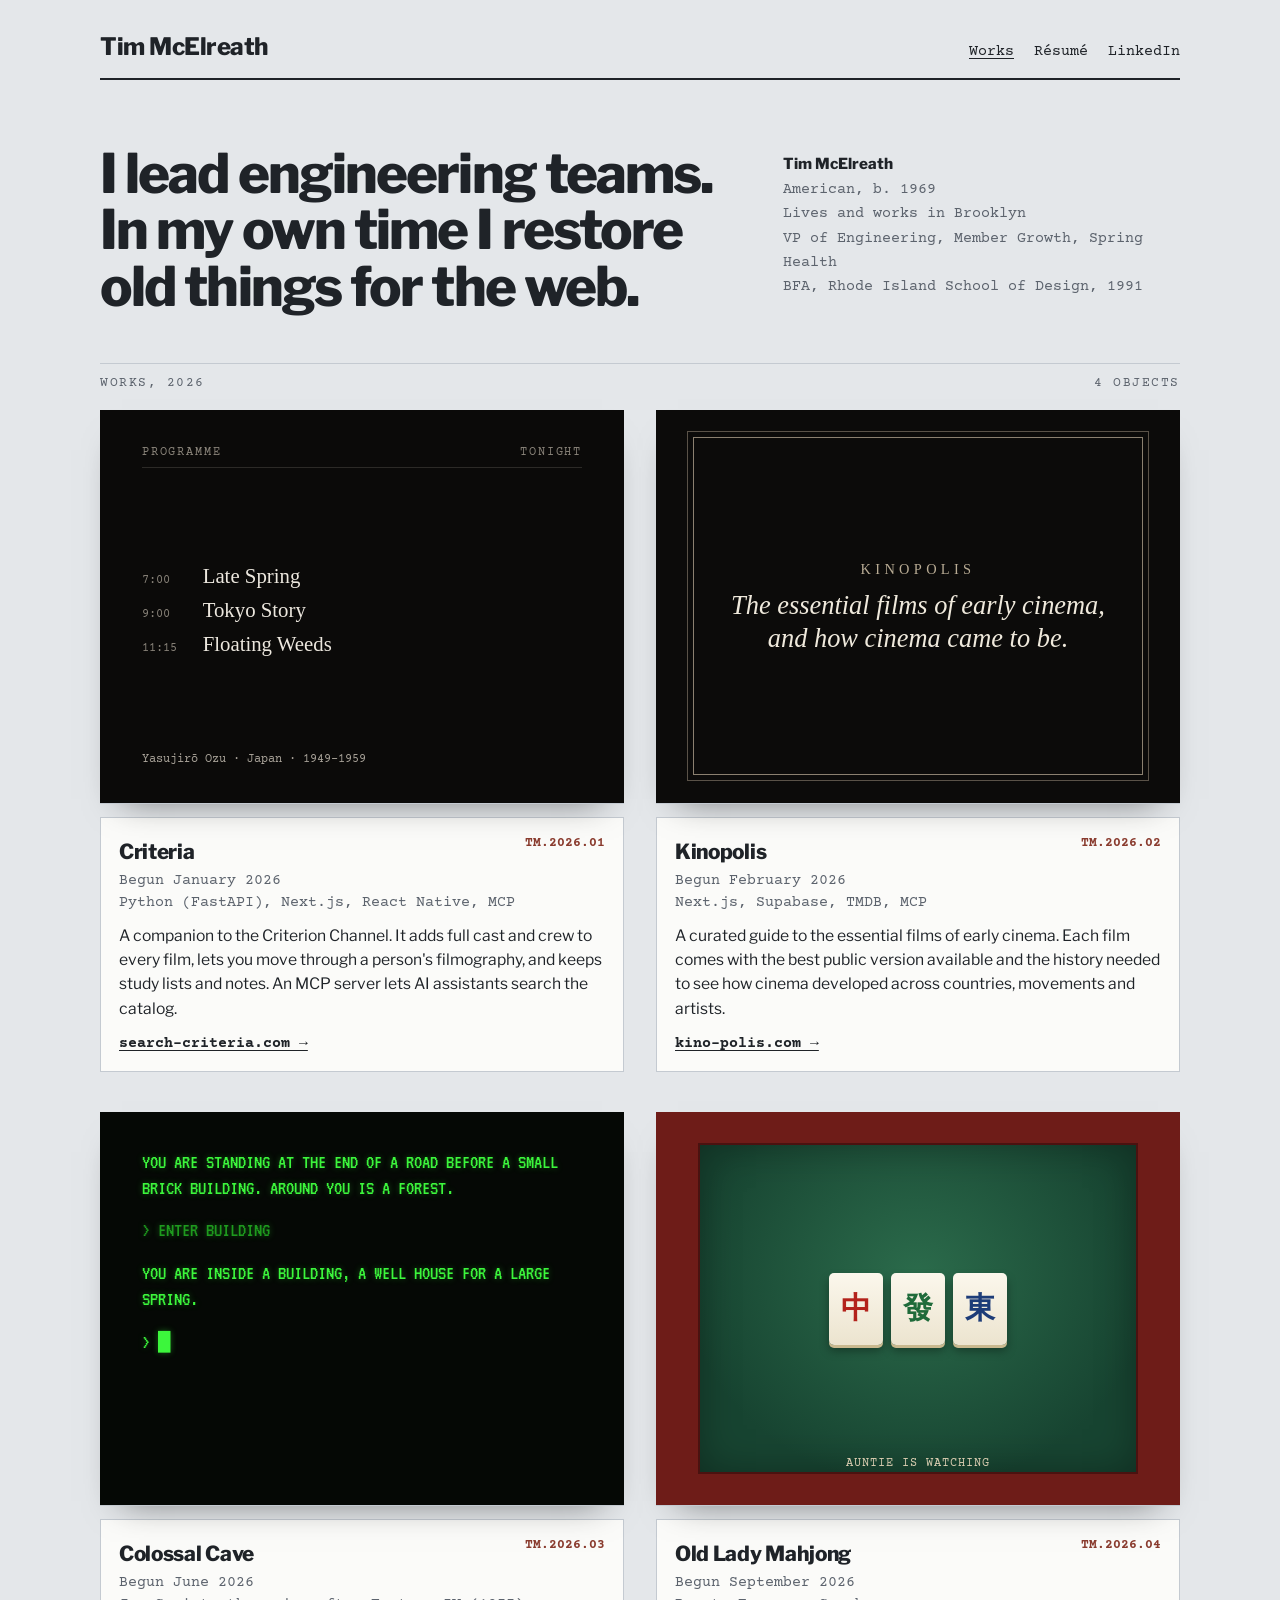
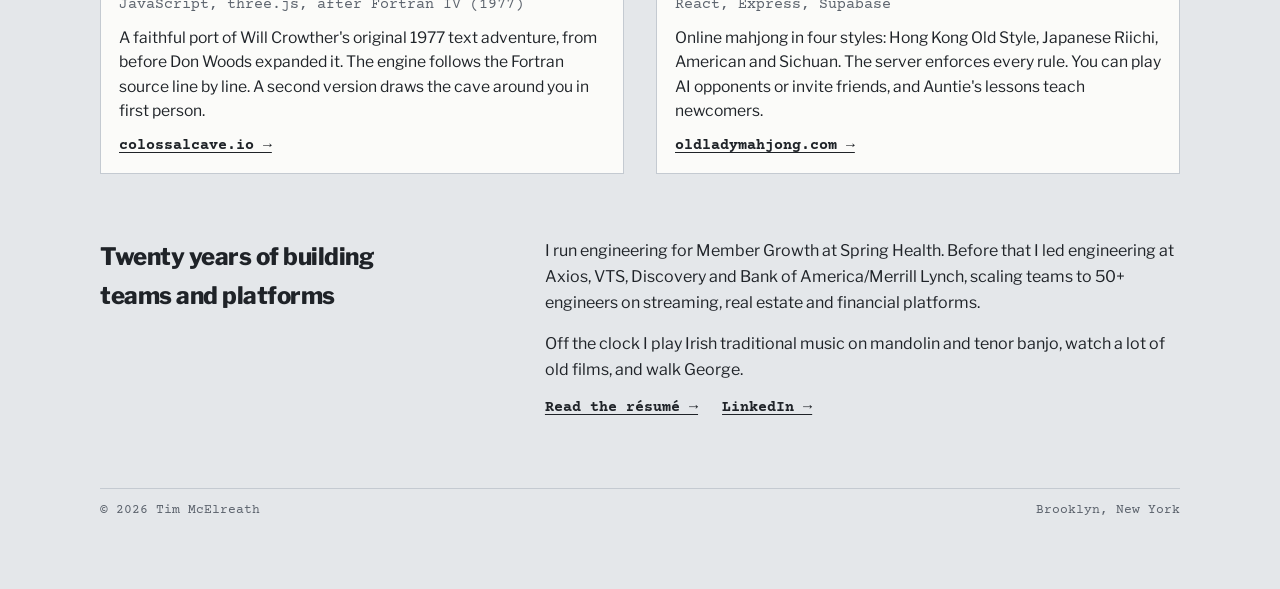
==== index.html @ aeed2e9d "Add portfolio site with works and résumé Static "wall labels" site for Vercel: a home page presentin" ====
<!doctype html>
<html lang="en">
<head>
<meta charset="utf-8">
<meta name="viewport" content="width=device-width, initial-scale=1, viewport-fit=cover">
<title>Tim McElreath</title>
<meta name="description" content="Tim McElreath is an engineering leader in Brooklyn. Works: Criteria, Kinopolis, Colossal Cave and Old Lady Mahjong.">
<meta property="og:title" content="Tim McElreath">
<meta property="og:description" content="Engineering leader in Brooklyn. Four restorations for the web: Criteria, Kinopolis, Colossal Cave and Old Lady Mahjong.">
<meta property="og:type" content="website">
<link rel="icon" href="data:image/svg+xml,%3Csvg xmlns='http://www.w3.org/2000/svg' viewBox='0 0 32 32'%3E%3Crect width='32' height='32' fill='%23fbfbf9'/%3E%3Crect x='1' y='1' width='30' height='30' fill='none' stroke='%231f2328' stroke-width='2'/%3E%3Ctext x='16' y='22' font-family='Arial' font-weight='800' font-size='14' text-anchor='middle' fill='%238a3b2e'%3ETM%3C/text%3E%3C/svg%3E">
<link rel="preconnect" href="https://fonts.googleapis.com">
<link rel="preconnect" href="https://fonts.gstatic.com" crossorigin>
<link rel="stylesheet" href="https://fonts.googleapis.com/css2?family=Courier+Prime:wght@400;700&family=IM+Fell+English:ital@0;1&family=IM+Fell+English+SC&family=Libre+Franklin:wght@400;600;800&family=VT323&display=swap">
<link rel="stylesheet" href="/styles.css">
</head>
<body>
<div class="page">
  <header class="top">
    <a class="name" href="/">Tim McElreath</a>
    <nav aria-label="Primary">
      <a href="#works" aria-current="page">Works</a>
      <a href="/resume">Résumé</a>
      <a href="https://www.linkedin.com/in/timmcelreath/">LinkedIn</a>
    </nav>
  </header>

  <section class="intro">
    <h1>I lead engineering teams. In my own time I restore old things for the web.</h1>
    <p class="tombstone">
      <strong>Tim McElreath</strong><br>
      American, b. 1969<br>
      Lives and works in Brooklyn<br>
      VP of Engineering, Member Growth, Spring Health<br>
      BFA, Rhode Island School of Design, 1991
    </p>
  </section>

  <div class="section-head" id="works"><span>Works, 2026</span><span>4 objects</span></div>

  <div class="works">
    <article class="work">
      <a class="plate plate-criteria" href="https://search-criteria.com" aria-label="Visit Criteria">
        <div class="bill" aria-hidden="true">
          <div class="k"><span>PROGRAMME</span><span>TONIGHT</span></div>
          <ol>
            <li><span>7:00</span><b>Late Spring</b></li>
            <li><span>9:00</span><b>Tokyo Story</b></li>
            <li><span>11:15</span><b>Floating Weeds</b></li>
          </ol>
          <div class="rec">Yasujirō Ozu · Japan · 1949–1959</div>
        </div>
      </a>
      <div class="label">
        <span class="acc">TM.2026.01</span>
        <h2>Criteria</h2>
        <span class="medium">Begun January 2026<br>Python (FastAPI), Next.js, React Native, MCP</span>
        <p>A companion to the Criterion Channel. It adds full cast and crew to every film, lets you move through a person's filmography, and keeps study lists and notes. An MCP server lets AI assistants search the catalog.</p>
        <a class="visit" href="https://search-criteria.com">search-criteria.com →</a>
      </div>
    </article>

    <article class="work">
      <a class="plate plate-kino" href="https://www.kino-polis.com" aria-label="Visit Kinopolis">
        <span class="frame" aria-hidden="true"></span>
        <div class="card" aria-hidden="true">
          <small>KINOPOLIS</small>
          <em>The essential films of early cinema, and how cinema came to be.</em>
        </div>
      </a>
      <div class="label">
        <span class="acc">TM.2026.02</span>
        <h2>Kinopolis</h2>
        <span class="medium">Begun February 2026<br>Next.js, Supabase, TMDB, MCP</span>
        <p>A curated guide to the essential films of early cinema. Each film comes with the best public version available and the history needed to see how cinema developed across countries, movements and artists.</p>
        <a class="visit" href="https://www.kino-polis.com">kino-polis.com →</a>
      </div>
    </article>

    <article class="work">
      <a class="plate plate-cave" href="https://colossalcave.io" aria-label="Play Colossal Cave">
        <div class="screen" aria-hidden="true">
          <p>YOU ARE STANDING AT THE END OF A ROAD BEFORE A SMALL BRICK BUILDING. AROUND YOU IS A FOREST.</p>
          <p class="dim">&gt; ENTER BUILDING</p>
          <p>YOU ARE INSIDE A BUILDING, A WELL HOUSE FOR A LARGE SPRING.</p>
          <p class="cur">&gt; </p>
        </div>
      </a>
      <div class="label">
        <span class="acc">TM.2026.03</span>
        <h2>Colossal Cave</h2>
        <span class="medium">Begun June 2026<br>JavaScript, three.js, after Fortran IV (1977)</span>
        <p>A faithful port of Will Crowther's original 1977 text adventure, from before Don Woods expanded it. The engine follows the Fortran source line by line. A second version draws the cave around you in first person.</p>
        <a class="visit" href="https://colossalcave.io">colossalcave.io →</a>
      </div>
    </article>

    <article class="work">
      <a class="plate plate-mahjong" href="https://www.oldladymahjong.com" aria-label="Play Old Lady Mahjong">
        <div class="felt" aria-hidden="true">
          <div class="rack">
            <span class="tile red">中</span>
            <span class="tile green">發</span>
            <span class="tile blue">東</span>
          </div>
        </div>
        <span class="auntie" aria-hidden="true">AUNTIE IS WATCHING</span>
      </a>
      <div class="label">
        <span class="acc">TM.2026.04</span>
        <h2>Old Lady Mahjong</h2>
        <span class="medium">Begun September 2026<br>React, Express, Supabase</span>
        <p>Online mahjong in four styles: Hong Kong Old Style, Japanese Riichi, American and Sichuan. The server enforces every rule. You can play AI opponents or invite friends, and Auntie's lessons teach newcomers.</p>
        <a class="visit" href="https://www.oldladymahjong.com">oldladymahjong.com →</a>
      </div>
    </article>
  </div>

  <section class="about">
    <h2>Twenty years of building teams and platforms</h2>
    <div>
      <p>I run engineering for Member Growth at Spring Health. Before that I led engineering at Axios, VTS, Discovery and Bank of America/Merrill Lynch, scaling teams to 50+ engineers on streaming, real estate and financial platforms.</p>
      <p>Off the clock I play Irish traditional music on mandolin and tenor banjo, watch a lot of old films, and walk George.</p>
      <div class="cta"><a href="/resume">Read the résumé →</a><a href="https://www.linkedin.com/in/timmcelreath/">LinkedIn →</a></div>
    </div>
  </section>

  <footer>
    <span>© 2026 Tim McElreath</span>
    <span>Brooklyn, New York</span>
  </footer>
</div>
</body>
</html>
---- styles.css ----
/* Wall Labels — the site as a small gallery: cool wall, card-stock labels, plates above captions.
   Display: Libre Franklin (heavy). Record and accession lines: Courier Prime. */
:root {
  --wall: #e4e7ea;
  --card: #fbfbf9;
  --ink: #1f2328;
  --muted: #5c636d;
  --rule: #c4cad1;
  --accent: #8a3b2e;
  --sans: "Libre Franklin", "Helvetica Neue", Arial, sans-serif;
  --mono: "Courier Prime", "Courier New", Courier, monospace;
  color-scheme: light;
}
@media (prefers-color-scheme: dark) {
  :root:not([data-theme="light"]) {
    --wall: #16181b; --card: #1f2226; --ink: #e6e8eb; --muted: #9ba2ac; --rule: #353a42; --accent: #e09583;
    color-scheme: dark;
  }
}
:root[data-theme="dark"] {
  --wall: #16181b; --card: #1f2226; --ink: #e6e8eb; --muted: #9ba2ac; --rule: #353a42; --accent: #e09583;
  color-scheme: dark;
}

*, *::before, *::after { box-sizing: border-box; }
html { -webkit-text-size-adjust: 100%; }
body {
  margin: 0;
  background: var(--wall);
  color: var(--ink);
  font: 400 1rem/1.6 var(--sans);
}
img { max-width: 100%; }
a { color: inherit; text-decoration-thickness: 1px; text-underline-offset: 3px; }
a:hover { color: var(--accent); }
:focus-visible { outline: 2px solid var(--accent); outline-offset: 3px; }

.page { max-width: 1120px; margin: 0 auto; padding-inline: 20px; padding-block: 28px 72px; }

/* Masthead */
.top {
  display: flex; flex-wrap: wrap; gap: 12px 24px;
  justify-content: space-between; align-items: baseline;
  border-bottom: 2px solid var(--ink); padding-bottom: 12px;
}
.name { font-weight: 800; font-size: 1.5rem; letter-spacing: -0.02em; text-decoration: none; }
.top nav { display: flex; flex-wrap: wrap; gap: 6px 20px; font: 400 0.95rem var(--mono); }
.top nav a { text-decoration: none; }
.top nav a[aria-current="page"] { text-decoration: underline; }

/* Intro */
.intro { display: grid; grid-template-columns: minmax(0, 1.6fr) minmax(0, 1fr); gap: 24px 48px; padding-block: 56px 48px; align-items: end; }
@media (max-width: 760px) { .intro { grid-template-columns: minmax(0, 1fr); padding-block: 36px 32px; } }
.intro h1 {
  margin: 0; font-weight: 800; font-size: clamp(2rem, 5vw, 3.4rem);
  line-height: 1.04; letter-spacing: -0.035em; text-wrap: balance;
}
.tombstone { font: 400 0.95rem/1.6 var(--mono); color: var(--muted); }
.tombstone strong { color: var(--ink); font-family: var(--sans); font-weight: 800; }

.section-head {
  display: flex; justify-content: space-between; align-items: baseline; gap: 12px;
  border-top: 1px solid var(--rule); padding-top: 12px; margin-bottom: 20px;
  font: 400 0.8rem var(--mono); letter-spacing: 0.12em; text-transform: uppercase; color: var(--muted);
}

/* Works */
.works { display: grid; grid-template-columns: repeat(2, minmax(0, 1fr)); gap: 40px 32px; }
@media (max-width: 760px) { .works { grid-template-columns: minmax(0, 1fr); } }
.work { display: grid; gap: 14px; align-content: start; min-width: 0; }

.label {
  background: var(--card); border: 1px solid var(--rule);
  padding: 16px 18px; display: grid; gap: 6px;
  font: 400 0.92rem/1.5 var(--mono);
}
.label .acc { justify-self: end; color: var(--accent); font-weight: 700; font-size: 0.82rem; margin-bottom: -26px; }
.label h2 { margin: 0; font: 800 1.3rem/1.15 var(--sans); letter-spacing: -0.015em; padding-right: 7ch; }
.label .medium { color: var(--muted); }
.label p { margin: 4px 0 0; font: 400 0.98rem/1.55 var(--sans); max-width: 60ch; }
.label .visit { margin-top: 6px; font-weight: 700; }

/* Plates: each reproduces the project's own look, so they keep fixed colors in both themes */
.plate {
  aspect-ratio: 4 / 3; max-width: 100%; position: relative; overflow: hidden;
  display: grid; place-items: center; text-decoration: none;
  box-shadow: 0 1px 0 var(--rule), 0 18px 34px -22px rgba(0, 0, 0, 0.55);
  transition: transform 0.25s ease;
}
a.plate:hover { transform: translateY(-3px); color: inherit; }
@media (prefers-reduced-motion: reduce) { a.plate:hover { transform: none; } }

.plate-kino { background: #0c0b0a; color: #efe9dc; font-family: "IM Fell English", Georgia, serif; }
.plate-kino .frame { position: absolute; inset: 7%; border: 1px solid #8b8070; outline: 1px solid #5a5248; outline-offset: 5px; }
.plate-kino .card { position: relative; text-align: center; padding: 0 14%; display: grid; gap: 0.5em; }
.plate-kino .card small { font-family: "IM Fell English SC", Georgia, serif; letter-spacing: 0.3em; font-size: clamp(0.7rem, 1.6vw, 0.9rem); color: #b8ab94; }
.plate-kino .card em { font-size: clamp(1.15rem, 2.8vw, 1.65rem); line-height: 1.25; }

.plate-criteria { background: #0b0a09; color: #ece7de; place-items: stretch; }
.plate-criteria .bill { display: grid; grid-template-rows: auto 1fr auto; padding: 7% 8%; gap: 10px; }
.plate-criteria .k { font: 400 0.72rem var(--mono); letter-spacing: 0.16em; color: #8a847a; display: flex; justify-content: space-between; border-bottom: 1px solid #2c2a27; padding-bottom: 8px; }
.plate-criteria ol { list-style: none; margin: 0; padding: 0; display: grid; align-content: center; gap: 0.55em; }
.plate-criteria li { display: grid; grid-template-columns: 3.2em minmax(0, 1fr); gap: 0.6em; align-items: baseline; }
.plate-criteria li span { font: 400 0.75rem var(--mono); color: #8a847a; font-variant-numeric: tabular-nums; }
.plate-criteria li b { font: 400 clamp(1rem, 2.4vw, 1.3rem)/1.2 Georgia, "Times New Roman", serif; }
.plate-criteria .rec { font: 400 0.72rem var(--mono); color: #aaa49a; }

.plate-cave { background: #050805; color: #3cf63c; place-items: stretch; font: 400 clamp(1rem, 2.3vw, 1.3rem)/1.25 "VT323", var(--mono); text-shadow: 0 0 6px rgba(60, 246, 60, 0.35); }
.plate-cave .screen { padding: 7% 8%; display: grid; align-content: start; gap: 0.8em; }
.plate-cave .screen p { margin: 0; }
.plate-cave .dim { color: #1e9a1e; }
.plate-cave .cur::after { content: "\2588"; animation: blink 1.1s steps(1) infinite; }
@keyframes blink { 50% { opacity: 0; } }
@media (prefers-reduced-motion: reduce) { .plate-cave .cur::after { animation: none; } }

.plate-mahjong { background: #6e1c18; }
.plate-mahjong .felt {
  position: absolute; inset: 8%; background: radial-gradient(ellipse at 50% 40%, #2b6b4b, #174431 75%);
  box-shadow: inset 0 0 0 2px #4a1210, inset 0 0 40px rgba(0, 0, 0, 0.35);
  display: grid; place-items: center;
}
.plate-mahjong .rack { display: flex; gap: clamp(4px, 1.2vw, 8px); }
.plate-mahjong .tile {
  width: clamp(36px, 8vw, 54px); aspect-ratio: 3 / 4; background: linear-gradient(#fbf7ec, #ece4cf);
  border-radius: 5px; box-shadow: 0 3px 0 #c9b98f, 0 6px 10px rgba(0, 0, 0, 0.35);
  display: grid; place-items: center;
  font: 700 clamp(1.2rem, 3.6vw, 1.9rem)/1 "Noto Serif TC", "Songti SC", "PMingLiU", serif;
}
.plate-mahjong .red { color: #b3221b; }
.plate-mahjong .green { color: #1f6b3a; }
.plate-mahjong .blue { color: #1d3c78; }
.plate-mahjong .auntie { position: absolute; bottom: 9%; font: 400 0.75rem var(--mono); color: #d9ccb0; letter-spacing: 0.08em; }

/* About strip */
.about { margin-top: 64px; display: grid; grid-template-columns: minmax(0, 1fr) minmax(0, 1.6fr); gap: 24px 48px; }
@media (max-width: 760px) { .about { grid-template-columns: minmax(0, 1fr); } }
.about h2 { margin: 0; font-weight: 800; font-size: 1.5rem; letter-spacing: -0.02em; text-wrap: balance; }
.about p { margin: 0 0 1em; max-width: 62ch; }
.cta { display: flex; flex-wrap: wrap; gap: 10px 24px; font: 700 0.95rem var(--mono); }

footer { margin-top: 72px; border-top: 1px solid var(--rule); padding-top: 14px; display: flex; flex-wrap: wrap; justify-content: space-between; gap: 8px; font: 400 0.8rem var(--mono); color: var(--muted); }

/* Résumé */
.cv { display: grid; grid-template-columns: minmax(0, 15rem) minmax(0, 1fr); gap: 32px 56px; padding-top: 48px; }
@media (max-width: 820px) { .cv { grid-template-columns: minmax(0, 1fr); padding-top: 32px; } }
.cv aside { align-self: start; position: sticky; top: calc(env(safe-area-inset-top, 0px) + 24px); display: grid; gap: 18px; }
@media (max-width: 820px) { .cv aside { position: static; } }
.cv aside h1 { margin: 0; font-weight: 800; font-size: 2rem; line-height: 1.05; letter-spacing: -0.03em; }
.cv aside .role { color: var(--accent); font-weight: 600; }
.cv aside dl { margin: 0; display: grid; gap: 10px; font: 400 0.9rem/1.45 var(--mono); }
.cv aside dt { color: var(--muted); font-size: 0.75rem; letter-spacing: 0.12em; text-transform: uppercase; }
.cv aside dd { margin: 0; overflow-wrap: anywhere; }
.cv main { min-width: 0; display: grid; gap: 44px; }
.cv section > h2 {
  margin: 0 0 16px; font: 400 0.8rem var(--mono); letter-spacing: 0.12em; text-transform: uppercase;
  color: var(--muted); border-top: 1px solid var(--rule); padding-top: 12px;
}
.cv .summary p { margin: 0 0 0.9em; font-size: 1.08rem; max-width: 62ch; }
.job { display: grid; gap: 6px; padding-bottom: 28px; }
.job + .job { border-top: 1px dashed var(--rule); padding-top: 24px; }
.job header { display: flex; flex-wrap: wrap; justify-content: space-between; gap: 4px 16px; align-items: baseline; }
.job h3 { margin: 0; font-weight: 800; font-size: 1.15rem; letter-spacing: -0.01em; }
.job h3 span { font-weight: 400; color: var(--muted); }
.job time, .job .where { font: 400 0.88rem var(--mono); color: var(--muted); font-variant-numeric: tabular-nums; }
.job p { margin: 0; max-width: 64ch; }
.job ul { margin: 6px 0 0; padding-left: 1.1em; display: grid; gap: 6px; max-width: 66ch; }
.job ul strong { font-weight: 600; }
.job .stack { font: 400 0.85rem var(--mono); color: var(--muted); margin-top: 6px; }
.skills { margin: 0; display: grid; grid-template-columns: minmax(0, 11rem) minmax(0, 1fr); gap: 10px 20px; }
@media (max-width: 560px) { .skills { grid-template-columns: minmax(0, 1fr); gap: 2px 0; } .skills dd { margin-bottom: 10px; } }
.skills dt { font: 400 0.85rem/1.6 var(--mono); color: var(--muted); }
.skills dd { margin: 0; }
.projects { list-style: none; margin: 0; padding: 0; display: grid; gap: 10px; }
.projects li { display: grid; grid-template-columns: minmax(0, 11rem) minmax(0, 1fr); gap: 4px 20px; }
@media (max-width: 560px) { .projects li { grid-template-columns: minmax(0, 1fr); } }
.projects b { font-weight: 700; }
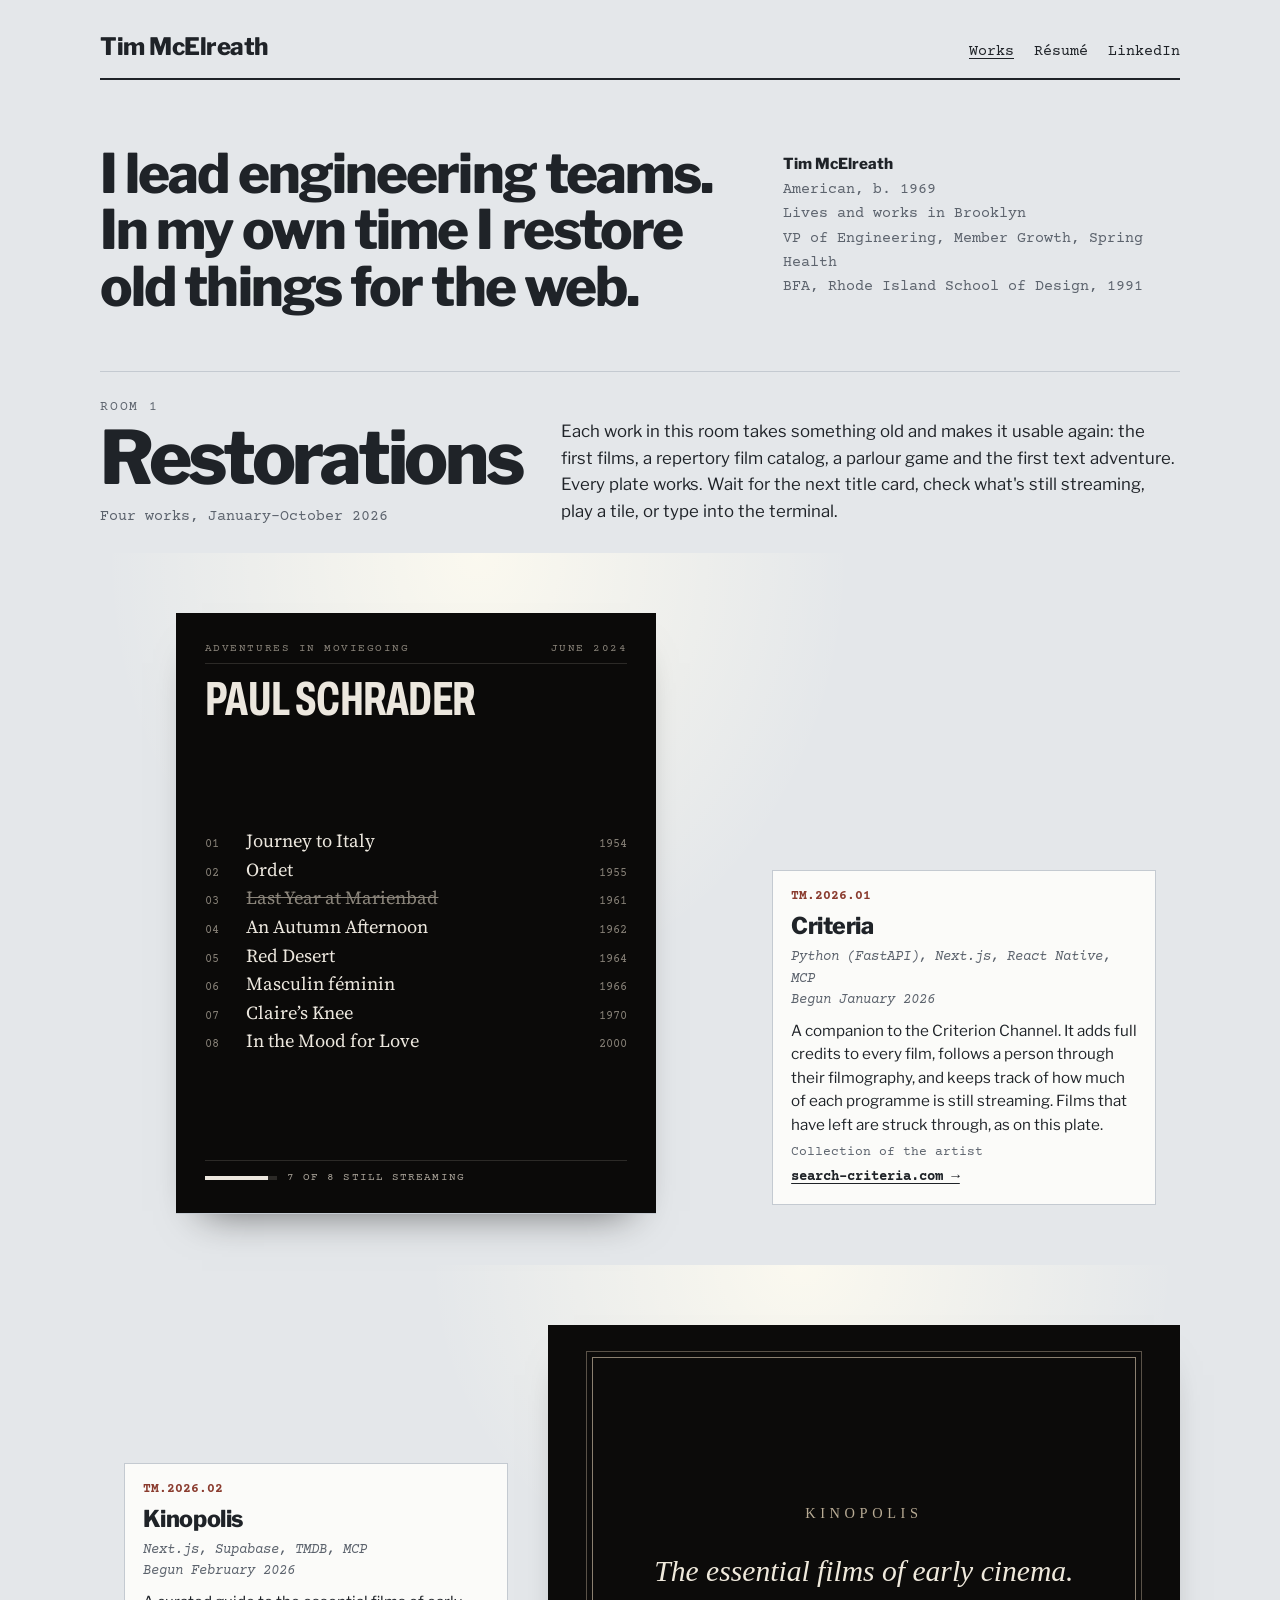
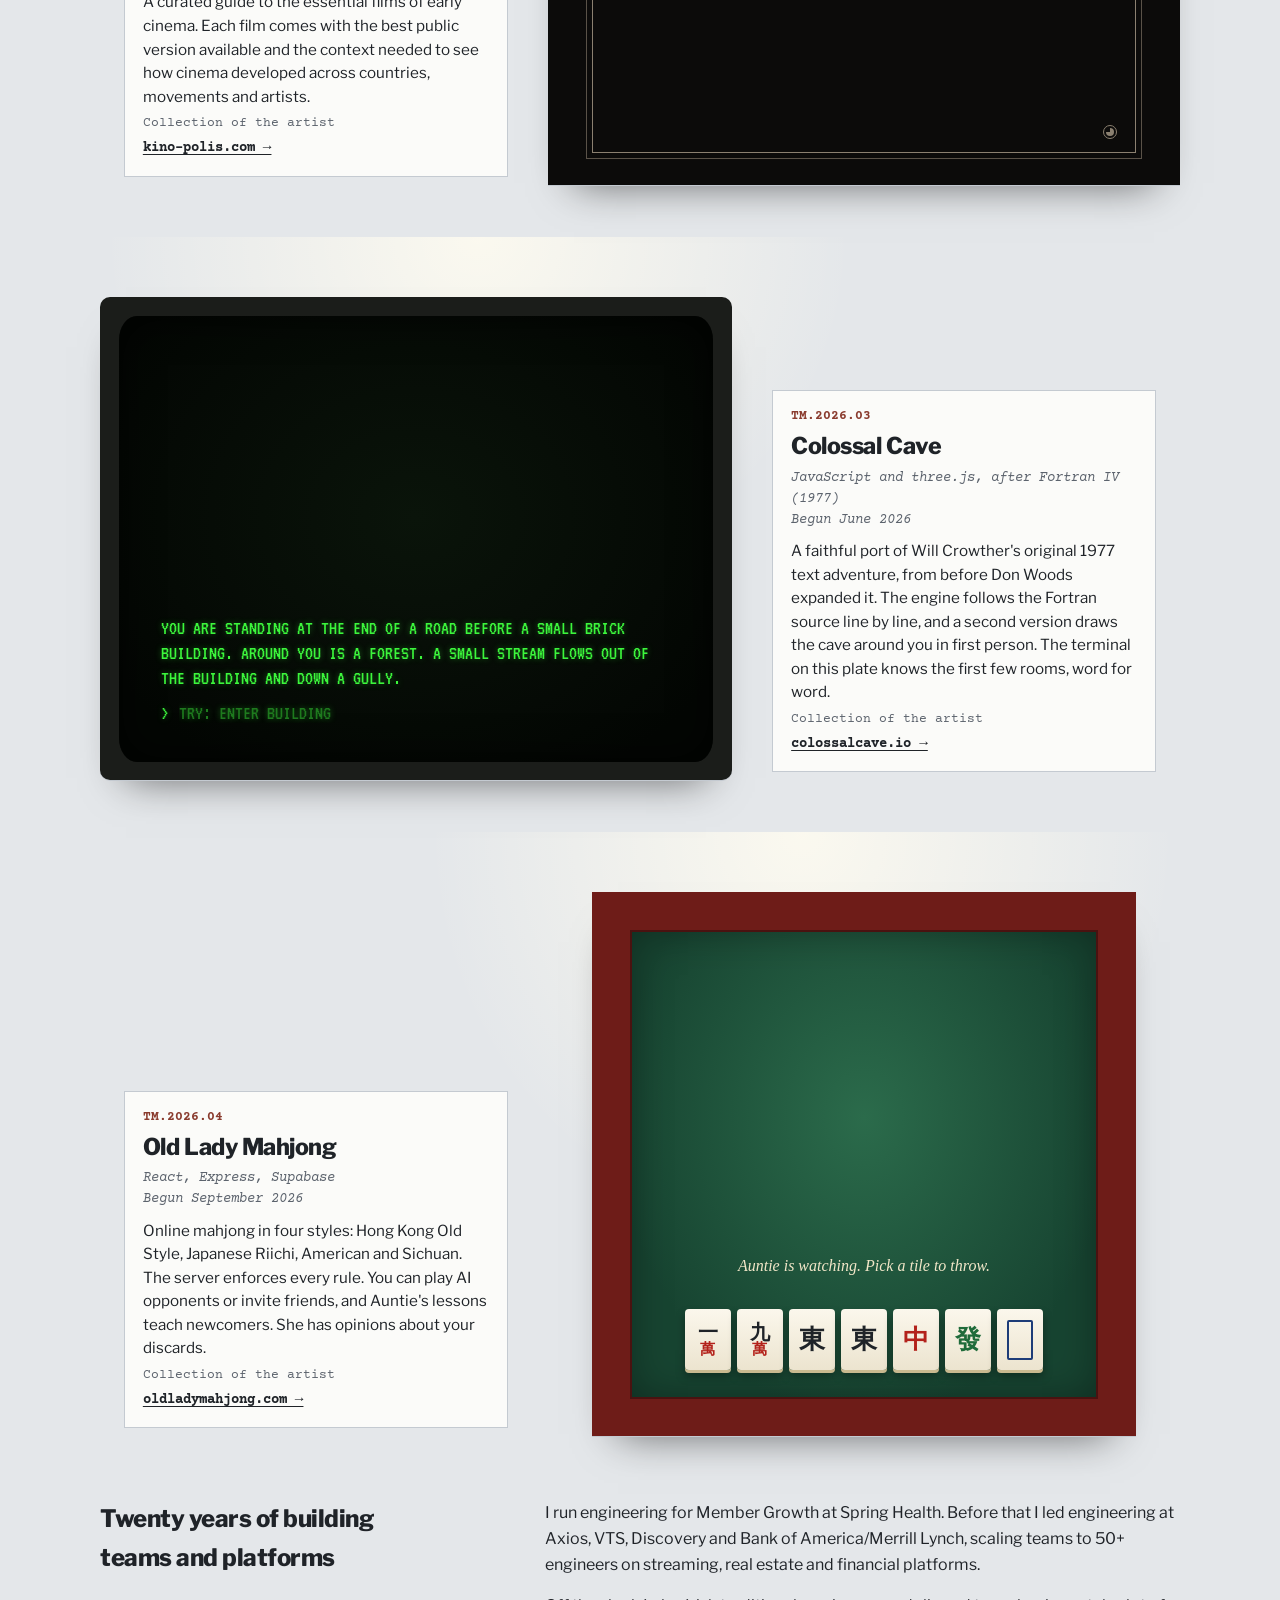
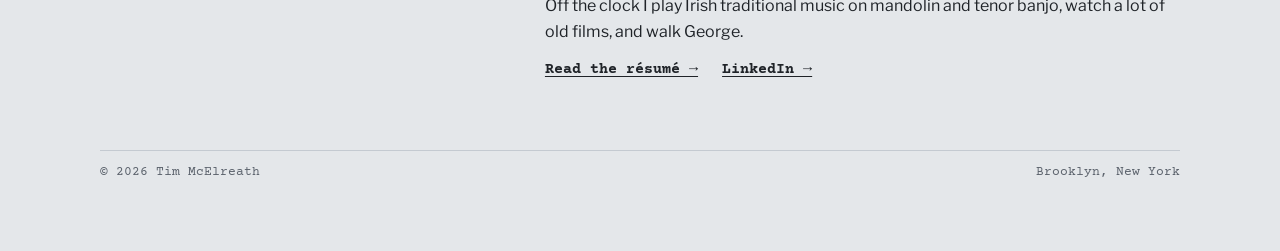
==== commit 05a0336a: "Hang the works as an exhibition room with working plates Replace the 2x2 grid with "Room 1: Restorat" ====
--- a/index.html
+++ b/index.html
@@ -11,7 +11,7 @@
 <link rel="icon" href="data:image/svg+xml,%3Csvg xmlns='http://www.w3.org/2000/svg' viewBox='0 0 32 32'%3E%3Crect width='32' height='32' fill='%23fbfbf9'/%3E%3Crect x='1' y='1' width='30' height='30' fill='none' stroke='%231f2328' stroke-width='2'/%3E%3Ctext x='16' y='22' font-family='Arial' font-weight='800' font-size='14' text-anchor='middle' fill='%238a3b2e'%3ETM%3C/text%3E%3C/svg%3E">
 <link rel="preconnect" href="https://fonts.googleapis.com">
 <link rel="preconnect" href="https://fonts.gstatic.com" crossorigin>
-<link rel="stylesheet" href="https://fonts.googleapis.com/css2?family=Courier+Prime:wght@400;700&family=IM+Fell+English:ital@0;1&family=IM+Fell+English+SC&family=Libre+Franklin:wght@400;600;800&family=VT323&display=swap">
+<link rel="stylesheet" href="https://fonts.googleapis.com/css2?family=Archivo:wdth,wght@62..100,400..800&family=Courier+Prime:wght@400;700&family=IM+Fell+English:ital@0;1&family=IM+Fell+English+SC&family=Libre+Franklin:wght@400;600;800&family=Source+Serif+4:opsz,wght@8..60,400&family=VT323&display=swap">
 <link rel="stylesheet" href="/styles.css">
 </head>
 <body>
@@ -36,85 +36,108 @@
     </p>
   </section>
 
-  <div class="section-head" id="works"><span>Works, 2026</span><span>4 objects</span></div>
-
-  <div class="works">
-    <article class="work">
-      <a class="plate plate-criteria" href="https://search-criteria.com" aria-label="Visit Criteria">
-        <div class="bill" aria-hidden="true">
-          <div class="k"><span>PROGRAMME</span><span>TONIGHT</span></div>
-          <ol>
-            <li><span>7:00</span><b>Late Spring</b></li>
-            <li><span>9:00</span><b>Tokyo Story</b></li>
-            <li><span>11:15</span><b>Floating Weeds</b></li>
-          </ol>
-          <div class="rec">Yasujirō Ozu · Japan · 1949–1959</div>
-        </div>
-      </a>
-      <div class="label">
-        <span class="acc">TM.2026.01</span>
-        <h2>Criteria</h2>
-        <span class="medium">Begun January 2026<br>Python (FastAPI), Next.js, React Native, MCP</span>
-        <p>A companion to the Criterion Channel. It adds full cast and crew to every film, lets you move through a person's filmography, and keeps study lists and notes. An MCP server lets AI assistants search the catalog.</p>
-        <a class="visit" href="https://search-criteria.com">search-criteria.com →</a>
-      </div>
-    </article>
-
-    <article class="work">
-      <a class="plate plate-kino" href="https://www.kino-polis.com" aria-label="Visit Kinopolis">
-        <span class="frame" aria-hidden="true"></span>
-        <div class="card" aria-hidden="true">
-          <small>KINOPOLIS</small>
-          <em>The essential films of early cinema, and how cinema came to be.</em>
-        </div>
-      </a>
-      <div class="label">
-        <span class="acc">TM.2026.02</span>
-        <h2>Kinopolis</h2>
-        <span class="medium">Begun February 2026<br>Next.js, Supabase, TMDB, MCP</span>
-        <p>A curated guide to the essential films of early cinema. Each film comes with the best public version available and the history needed to see how cinema developed across countries, movements and artists.</p>
-        <a class="visit" href="https://www.kino-polis.com">kino-polis.com →</a>
-      </div>
-    </article>
-
-    <article class="work">
-      <a class="plate plate-cave" href="https://colossalcave.io" aria-label="Play Colossal Cave">
-        <div class="screen" aria-hidden="true">
-          <p>YOU ARE STANDING AT THE END OF A ROAD BEFORE A SMALL BRICK BUILDING. AROUND YOU IS A FOREST.</p>
-          <p class="dim">&gt; ENTER BUILDING</p>
-          <p>YOU ARE INSIDE A BUILDING, A WELL HOUSE FOR A LARGE SPRING.</p>
-          <p class="cur">&gt; </p>
-        </div>
-      </a>
-      <div class="label">
-        <span class="acc">TM.2026.03</span>
-        <h2>Colossal Cave</h2>
-        <span class="medium">Begun June 2026<br>JavaScript, three.js, after Fortran IV (1977)</span>
-        <p>A faithful port of Will Crowther's original 1977 text adventure, from before Don Woods expanded it. The engine follows the Fortran source line by line. A second version draws the cave around you in first person.</p>
-        <a class="visit" href="https://colossalcave.io">colossalcave.io →</a>
-      </div>
-    </article>
-
-    <article class="work">
-      <a class="plate plate-mahjong" href="https://www.oldladymahjong.com" aria-label="Play Old Lady Mahjong">
-        <div class="felt" aria-hidden="true">
-          <div class="rack">
-            <span class="tile red">中</span>
-            <span class="tile green">發</span>
-            <span class="tile blue">東</span>
-          </div>
-        </div>
-        <span class="auntie" aria-hidden="true">AUNTIE IS WATCHING</span>
-      </a>
-      <div class="label">
-        <span class="acc">TM.2026.04</span>
-        <h2>Old Lady Mahjong</h2>
-        <span class="medium">Begun September 2026<br>React, Express, Supabase</span>
-        <p>Online mahjong in four styles: Hong Kong Old Style, Japanese Riichi, American and Sichuan. The server enforces every rule. You can play AI opponents or invite friends, and Auntie's lessons teach newcomers.</p>
-        <a class="visit" href="https://www.oldladymahjong.com">oldladymahjong.com →</a>
-      </div>
-    </article>
-  </div>
+  <section class="room" id="works" aria-labelledby="room-title">
+    <header class="wall-text">
+      <span class="room-no">Room 1</span>
+      <h2 id="room-title">Restorations</h2>
+      <p class="room-dates">Four works, January–October 2026</p>
+      <p>Each work in this room takes something old and makes it usable again: the first films, a repertory film catalog, a parlour game and the first text adventure. Every plate works. Wait for the next title card, check what's still streaming, play a tile, or type into the terminal.</p>
+    </header>
+
+    <div class="bays">
+      <article class="bay">
+        <div class="plate plate-criteria">
+          <div class="bill">
+            <div class="bill-head"><span>Adventures in Moviegoing</span><span>June 2024</span></div>
+            <p class="bill-title">Paul Schrader</p>
+            <ol class="running">
+              <li><span>01</span><b>Journey to Italy</b><i>1954</i></li>
+              <li><span>02</span><b>Ordet</b><i>1955</i></li>
+              <li class="gone"><span>03</span><b>Last Year at Marienbad</b><i>1961</i></li>
+              <li><span>04</span><b>An Autumn Afternoon</b><i>1962</i></li>
+              <li><span>05</span><b>Red Desert</b><i>1964</i></li>
+              <li><span>06</span><b>Masculin féminin</b><i>1966</i></li>
+              <li><span>07</span><b>Claire’s Knee</b><i>1970</i></li>
+              <li><span>08</span><b>In the Mood for Love</b><i>2000</i></li>
+            </ol>
+            <div class="survival" role="img" aria-label="7 of 8 films still streaming">
+              <span class="meter"><i style="width:87.5%"></i></span>
+              <span>7 of 8 still streaming</span>
+            </div>
+          </div>
+        </div>
+        <div class="label">
+          <span class="acc">TM.2026.01</span>
+          <h3>Criteria</h3>
+          <p class="medium">Python (FastAPI), Next.js, React Native, MCP<br>Begun January 2026</p>
+          <p>A companion to the Criterion Channel. It adds full credits to every film, follows a person through their filmography, and keeps track of how much of each programme is still streaming. Films that have left are struck through, as on this plate.</p>
+          <p class="credit">Collection of the artist</p>
+          <a class="visit" href="https://search-criteria.com">search-criteria.com →</a>
+        </div>
+      </article>
+
+      <article class="bay bay-flip">
+        <div class="plate plate-kino">
+          <span class="frame" aria-hidden="true"></span>
+          <div class="cards" aria-live="off">
+            <div class="card is-on"><small>Kinopolis</small><em>The essential films of early cinema.</em></div>
+            <div class="card"><small>Reel 2</small><em>Lumière. Méliès. Griffith. Murnau. Dreyer. Vertov. Keaton.</em></div>
+            <div class="card"><small>Reel 3</small><em>The best public version of each film, and the history around it.</em></div>
+            <div class="card"><small>The End</small><em>Free to watch, and free to study.</em></div>
+          </div>
+          <span class="leader" aria-hidden="true"></span>
+        </div>
+        <div class="label">
+          <span class="acc">TM.2026.02</span>
+          <h3>Kinopolis</h3>
+          <p class="medium">Next.js, Supabase, TMDB, MCP<br>Begun February 2026</p>
+          <p>A curated guide to the essential films of early cinema. Each film comes with the best public version available and the context needed to see how cinema developed across countries, movements and artists.</p>
+          <p class="credit">Collection of the artist</p>
+          <a class="visit" href="https://www.kino-polis.com">kino-polis.com →</a>
+        </div>
+      </article>
+
+      <article class="bay">
+        <div class="plate plate-cave">
+          <div class="crt">
+            <div class="screen" id="cave-screen" aria-live="polite">
+              <p>YOU ARE STANDING AT THE END OF A ROAD BEFORE A SMALL BRICK BUILDING. AROUND YOU IS A FOREST. A SMALL STREAM FLOWS OUT OF THE BUILDING AND DOWN A GULLY.</p>
+            </div>
+            <form class="prompt" id="cave-form" autocomplete="off">
+              <label for="cave-input">&gt;</label>
+              <input id="cave-input" name="cmd" type="text" spellcheck="false" autocapitalize="characters" placeholder="TRY: ENTER BUILDING" aria-label="Command">
+            </form>
+          </div>
+        </div>
+        <div class="label">
+          <span class="acc">TM.2026.03</span>
+          <h3>Colossal Cave</h3>
+          <p class="medium">JavaScript and three.js, after Fortran IV (1977)<br>Begun June 2026</p>
+          <p>A faithful port of Will Crowther's original 1977 text adventure, from before Don Woods expanded it. The engine follows the Fortran source line by line, and a second version draws the cave around you in first person. The terminal on this plate knows the first few rooms, word for word.</p>
+          <p class="credit">Collection of the artist</p>
+          <a class="visit" href="https://colossalcave.io">colossalcave.io →</a>
+        </div>
+      </article>
+
+      <article class="bay bay-flip">
+        <div class="plate plate-mahjong">
+          <div class="felt">
+            <div class="pond" id="mj-pond" aria-label="Discards"></div>
+            <p class="auntie" id="mj-auntie" aria-live="polite">Auntie is watching. Pick a tile to throw.</p>
+            <div class="hand" id="mj-hand" role="group" aria-label="Your hand"></div>
+          </div>
+        </div>
+        <div class="label">
+          <span class="acc">TM.2026.04</span>
+          <h3>Old Lady Mahjong</h3>
+          <p class="medium">React, Express, Supabase<br>Begun September 2026</p>
+          <p>Online mahjong in four styles: Hong Kong Old Style, Japanese Riichi, American and Sichuan. The server enforces every rule. You can play AI opponents or invite friends, and Auntie's lessons teach newcomers. She has opinions about your discards.</p>
+          <p class="credit">Collection of the artist</p>
+          <a class="visit" href="https://www.oldladymahjong.com">oldladymahjong.com →</a>
+        </div>
+      </article>
+    </div>
+  </section>
 
   <section class="about">
     <h2>Twenty years of building teams and platforms</h2>
@@ -130,5 +153,129 @@
     <span>Brooklyn, New York</span>
   </footer>
 </div>
+<script>
+(() => {
+  const reduce = matchMedia('(prefers-reduced-motion: reduce)').matches;
+
+  // Kinopolis: change title cards like reels, with a leader dial that sweeps between them
+  const cards = [...document.querySelectorAll('.plate-kino .card')];
+  const leader = document.querySelector('.plate-kino .leader');
+  if (cards.length && !reduce) {
+    let i = 0, t0 = performance.now();
+    const HOLD = 4200;
+    const tick = (now) => {
+      const p = (now - t0) / HOLD;
+      if (p >= 1) { cards[i].classList.remove('is-on'); i = (i + 1) % cards.length; cards[i].classList.add('is-on'); t0 = now; }
+      leader.style.setProperty('--sweep', Math.min(p, 1) * 360 + 'deg');
+      requestAnimationFrame(tick);
+    };
+    requestAnimationFrame(tick);
+  }
+
+  // Colossal Cave: the first rooms of Crowther's 1977 cave, in his words
+  const ROOMS = {
+    road: { text: 'YOU ARE STANDING AT THE END OF A ROAD BEFORE A SMALL BRICK BUILDING. AROUND YOU IS A FOREST. A SMALL STREAM FLOWS OUT OF THE BUILDING AND DOWN A GULLY.',
+            go: { E: 'building', IN: 'building', ENTER: 'building', BUILDING: 'building', HOUSE: 'building', W: 'hill', UP: 'hill', ROAD: 'hill', S: 'valley', DOWN: 'valley', VALLEY: 'valley', STREAM: 'valley', DOWNSTREAM: 'valley', N: 'forest', FOREST: 'forest' } },
+    hill: { text: 'YOU HAVE WALKED UP A HILL, STILL IN THE FOREST. THE ROAD NOW SLOPES BACK DOWN THE OTHER SIDE OF THE HILL. THERE IS A BUILDING IN THE DISTANCE.',
+            go: { E: 'road', BUILDING: 'road', DOWN: 'road', ROAD: 'road', BACK: 'road', N: 'forest', S: 'forest', FOREST: 'forest' } },
+    building: { text: 'YOU ARE INSIDE A BUILDING, A WELL HOUSE FOR A LARGE SPRING.',
+            go: { OUT: 'road', OUTSIDE: 'road', EXIT: 'road', LEAVE: 'road', W: 'road', BACK: 'road' } },
+    valley: { text: 'YOU ARE IN A VALLEY IN THE FOREST BESIDE A STREAM TUMBLING ALONG A ROCKY BED.',
+            go: { N: 'road', UP: 'road', BUILDING: 'road', UPSTREAM: 'road', BACK: 'road', E: 'forest', W: 'forest', FOREST: 'forest' } },
+    forest: { text: 'YOU ARE IN OPEN FOREST, WITH A DEEP VALLEY TO ONE SIDE.',
+            go: { E: 'valley', DOWN: 'valley', VALLEY: 'valley', W: 'road', ROAD: 'road', BUILDING: 'road', BACK: 'road' } },
+    debris: { text: "YOU ARE IN A DEBRIS ROOM, FILLED WITH STUFF WASHED IN FROM THE SURFACE. A LOW WIDE PASSAGE WITH COBBLES BECOMES PLUGGED WITH MUD AND DEBRIS HERE, BUT AN AWKWARD CANYON LEADS UPWARD AND WEST. A NOTE ON THE WALL SAYS 'MAGIC WORD XYZZY'.", go: {} }
+  };
+  const ALIAS = { EAST: 'E', WEST: 'W', NORTH: 'N', SOUTH: 'S', U: 'UP', D: 'DOWN', INSIDE: 'IN' };
+  const screen = document.getElementById('cave-screen');
+  const form = document.getElementById('cave-form');
+  const input = document.getElementById('cave-input');
+  let here = 'road';
+  const say = (html, cls) => {
+    const p = document.createElement('p');
+    if (cls) p.className = cls;
+    p.innerHTML = html;
+    screen.appendChild(p);
+    while (screen.children.length > 8) screen.removeChild(screen.firstChild);
+    screen.scrollTop = screen.scrollHeight;
+  };
+  const deeper = 'THE REST OF THE CAVE IS AT <a href="https://colossalcave.io">COLOSSALCAVE.IO</a>.';
+  form.addEventListener('submit', (e) => {
+    e.preventDefault();
+    const raw = input.value.trim().toUpperCase().replace(/[^A-Z0-9 ?]/g, '');
+    input.value = '';
+    if (!raw) return;
+    say('&gt; ' + raw, 'echo');
+    let words = raw.split(/\s+/).filter(w => !['GO', 'WALK', 'RUN', 'THE', 'TO'].includes(w));
+    if (!words.length) words = ['?'];
+    const w = ALIAS[words[0]] || words[0];
+    if (['LOOK', 'L'].includes(w)) return say(ROOMS[here].text);
+    if (['HELP', '?', 'WHAT'].includes(w)) return say('I ALWAYS UNDERSTAND COMPASS DIRECTIONS, OR YOU CAN NAME A NEARBY THING TO HEAD THAT WAY.');
+    if (w === 'XYZZY') {
+      if (here === 'building') { here = 'debris'; say(ROOMS.debris.text); return say(deeper); }
+      if (here === 'debris') { here = 'building'; return say(ROOMS.building.text); }
+      return say('NOTHING HAPPENS.');
+    }
+    if (w === 'PLUGH') return say("A HOLLOW VOICE SAYS 'PLUGH'");
+    if (['INVENTORY', 'INV', 'I'].includes(w)) return say("YOU AREN'T CARRYING ANYTHING. THE LAMP AND THE KEYS ARE IN THE REAL CAVE. " + deeper);
+    if (['TAKE', 'GET', 'UNLOCK', 'OPEN', 'LIGHT', 'DROP'].includes(w)) return say('I NEED MORE DETAILED INSTRUCTIONS TO DO THAT. ' + deeper);
+    if (here === 'debris') return say(deeper);
+    const dest = ROOMS[here].go[w];
+    if (dest) { here = dest; return say(ROOMS[dest].text); }
+    if (['E', 'W', 'N', 'S', 'UP', 'DOWN', 'IN', 'OUT', 'NE', 'NW', 'SE', 'SW'].includes(w)) return say('THERE IS NO WAY TO GO THAT DIRECTION.');
+    say("I DON'T KNOW THAT WORD.");
+  });
+
+  // Old Lady Mahjong: throw a tile, hear about it
+  const HAND = [
+    { k: 'ch1', html: '<span class="num">一<small>萬</small></span>', cls: 'ink', name: 'one of characters' },
+    { k: 'ch9', html: '<span class="num">九<small>萬</small></span>', cls: 'ink', name: 'nine of characters' },
+    { k: 'e1', html: '東', cls: 'ink', name: 'east wind' },
+    { k: 'e2', html: '東', cls: 'ink', name: 'east wind' },
+    { k: 'red', html: '中', cls: 'red', name: 'red dragon' },
+    { k: 'grn', html: '發', cls: 'green', name: 'green dragon' },
+    { k: 'wht', html: '', cls: 'white', name: 'white dragon' }
+  ];
+  const SAYS = {
+    ch1: 'A terminal tile. Fine. Nobody wants it.',
+    ch9: 'Good. Ends of the suit go first.',
+    e1: 'You had a pair of East and you broke it?',
+    e2: 'Now the other East? Auntie is lying down.',
+    red: 'Throwing a dragon this early. Bold.',
+    grn: 'Someone at this table wanted that. You will see.',
+    wht: 'The white dragon. People forget it is a tile at all.'
+  };
+  const handEl = document.getElementById('mj-hand');
+  const pond = document.getElementById('mj-pond');
+  const auntie = document.getElementById('mj-auntie');
+  const deal = () => {
+    handEl.innerHTML = ''; pond.innerHTML = '';
+    for (const t of HAND) {
+      const b = document.createElement('button');
+      b.type = 'button'; b.className = 'tile ' + t.cls; b.innerHTML = t.html;
+      b.setAttribute('aria-label', 'Throw the ' + t.name);
+      b.addEventListener('click', () => {
+        const d = document.createElement('span');
+        d.className = 'tile ' + t.cls; d.innerHTML = t.html; d.setAttribute('aria-hidden', 'true');
+        d.style.setProperty('--r', (Math.random() * 10 - 5).toFixed(1) + 'deg');
+        pond.appendChild(d);
+        b.remove();
+        auntie.textContent = handEl.children.length
+          ? SAYS[t.k]
+          : 'Nothing left in your hand. Come and play a real game.';
+        if (!handEl.children.length) {
+          const again = document.createElement('button');
+          again.type = 'button'; again.className = 'tile ink'; again.textContent = '洗';
+          again.setAttribute('aria-label', 'Shuffle and deal again');
+          again.addEventListener('click', () => { deal(); auntie.textContent = 'Again. Watch your Easts this time.'; });
+          handEl.appendChild(again);
+        }
+      });
+      handEl.appendChild(b);
+    }
+  };
+  deal();
+})();
+</script>
 </body>
 </html>
--- a/styles.css
+++ b/styles.css
@@ -7,18 +7,19 @@
   --muted: #5c636d;
   --rule: #c4cad1;
   --accent: #8a3b2e;
+  --light: rgba(255, 252, 240, 0.85);
   --sans: "Libre Franklin", "Helvetica Neue", Arial, sans-serif;
   --mono: "Courier Prime", "Courier New", Courier, monospace;
   color-scheme: light;
 }
 @media (prefers-color-scheme: dark) {
   :root:not([data-theme="light"]) {
-    --wall: #16181b; --card: #1f2226; --ink: #e6e8eb; --muted: #9ba2ac; --rule: #353a42; --accent: #e09583;
+    --wall: #16181b; --card: #1f2226; --ink: #e6e8eb; --muted: #9ba2ac; --rule: #353a42; --accent: #e09583; --light: rgba(255, 236, 200, 0.07);
     color-scheme: dark;
   }
 }
 :root[data-theme="dark"] {
-  --wall: #16181b; --card: #1f2226; --ink: #e6e8eb; --muted: #9ba2ac; --rule: #353a42; --accent: #e09583;
+  --wall: #16181b; --card: #1f2226; --ink: #e6e8eb; --muted: #9ba2ac; --rule: #353a42; --accent: #e09583; --light: rgba(255, 236, 200, 0.07);
   color-scheme: dark;
 }
 
@@ -64,72 +65,131 @@
   font: 400 0.8rem var(--mono); letter-spacing: 0.12em; text-transform: uppercase; color: var(--muted);
 }
 
-/* Works */
-.works { display: grid; grid-template-columns: repeat(2, minmax(0, 1fr)); gap: 40px 32px; }
-@media (max-width: 760px) { .works { grid-template-columns: minmax(0, 1fr); } }
-.work { display: grid; gap: 14px; align-content: start; min-width: 0; }
+/* Room 1 — an exhibition hang: wall text, then bays that alternate sides, each lit from above */
+.room { padding-top: 8px; }
+.wall-text {
+  border-top: 1px solid var(--rule); padding-top: 28px;
+  display: grid; grid-template-columns: minmax(0, 1fr) minmax(0, 1.5fr); gap: 4px 48px; align-items: end;
+}
+@media (max-width: 760px) { .wall-text { grid-template-columns: minmax(0, 1fr); } }
+.room-no { grid-column: 1 / -1; font: 400 0.8rem var(--mono); letter-spacing: 0.14em; text-transform: uppercase; color: var(--muted); }
+.wall-text h2 { margin: 0; font: 800 clamp(2.4rem, 7vw, 4.6rem)/0.95 var(--sans); letter-spacing: -0.045em; }
+.room-dates { grid-column: 1; margin: 6px 0 0; font: 400 0.95rem var(--mono); color: var(--muted); }
+.wall-text p:last-child { grid-column: 2; grid-row: 2 / span 2; margin: 0; max-width: 58ch; font-size: 1.05rem; }
+@media (max-width: 760px) { .wall-text p:last-child { grid-column: 1; grid-row: auto; margin-top: 14px; } }
+
+.bays { display: grid; gap: clamp(56px, 9vw, 112px); margin-top: clamp(48px, 7vw, 88px); }
+.bay {
+  position: relative; display: grid; gap: 20px 40px; align-items: end;
+  grid-template-columns: minmax(0, 1.55fr) minmax(0, 1fr);
+}
+.bay-flip { grid-template-columns: minmax(0, 1fr) minmax(0, 1.55fr); }
+.bay-flip .plate { order: 2; }
+.bay-flip .label { order: 1; justify-self: end; }
+/* Gallery lighting: a soft pool on the wall above each plate */
+.bay::before {
+  content: ""; position: absolute; z-index: 0; pointer-events: none;
+  top: -60px; width: 70%; height: 75%; left: 0;
+  background: radial-gradient(ellipse at 50% 0%, var(--light), transparent 70%);
+}
+.bay-flip::before { left: auto; right: 0; }
+.bay > * { position: relative; z-index: 1; min-width: 0; }
+@media (max-width: 760px) {
+  .bay, .bay-flip { grid-template-columns: minmax(0, 1fr); }
+  .bay-flip .plate, .bay-flip .label { order: 0; justify-self: stretch; }
+  .bay::before { width: 100%; }
+}
 
 .label {
-  background: var(--card); border: 1px solid var(--rule);
-  padding: 16px 18px; display: grid; gap: 6px;
-  font: 400 0.92rem/1.5 var(--mono);
-}
-.label .acc { justify-self: end; color: var(--accent); font-weight: 700; font-size: 0.82rem; margin-bottom: -26px; }
-.label h2 { margin: 0; font: 800 1.3rem/1.15 var(--sans); letter-spacing: -0.015em; padding-right: 7ch; }
-.label .medium { color: var(--muted); }
-.label p { margin: 4px 0 0; font: 400 0.98rem/1.55 var(--sans); max-width: 60ch; }
-.label .visit { margin-top: 6px; font-weight: 700; }
-
-/* Plates: each reproduces the project's own look, so they keep fixed colors in both themes */
-.plate {
-  aspect-ratio: 4 / 3; max-width: 100%; position: relative; overflow: hidden;
-  display: grid; place-items: center; text-decoration: none;
-  box-shadow: 0 1px 0 var(--rule), 0 18px 34px -22px rgba(0, 0, 0, 0.55);
-  transition: transform 0.25s ease;
-}
-a.plate:hover { transform: translateY(-3px); color: inherit; }
-@media (prefers-reduced-motion: reduce) { a.plate:hover { transform: none; } }
-
-.plate-kino { background: #0c0b0a; color: #efe9dc; font-family: "IM Fell English", Georgia, serif; }
+  max-width: 24rem; background: var(--card); border: 1px solid var(--rule);
+  padding: 16px 18px; display: grid; gap: 8px; font: 400 0.9rem/1.5 var(--mono);
+  margin-bottom: 8px;
+}
+.label .acc { color: var(--accent); font-weight: 700; font-size: 0.8rem; }
+.label h3 { margin: 0; font: 800 1.45rem/1.1 var(--sans); letter-spacing: -0.02em; }
+.label .medium { margin: 0; color: var(--muted); font-style: italic; }
+.label p { margin: 0; font: 400 0.95rem/1.55 var(--sans); }
+.label .medium { font: italic 400 0.88rem/1.5 var(--mono); }
+.label .credit { font: 400 0.8rem var(--mono); color: var(--muted); }
+.label .visit { font-weight: 700; justify-self: start; }
+
+.plate { position: relative; overflow: hidden; max-width: 100%; box-shadow: 0 1px 0 var(--rule), 0 24px 40px -26px rgba(0, 0, 0, 0.6); }
+
+/* Criteria: a printed running order in Criteria's own house style */
+.plate-criteria { background: #0b0a09; color: #ece7de; width: min(100%, 30rem); justify-self: center; aspect-ratio: 4 / 5; }
+.bill { height: 100%; display: grid; grid-template-rows: auto auto 1fr auto; gap: 10px; padding: clamp(18px, 6%, 32px); }
+.bill-head { display: flex; justify-content: space-between; gap: 8px; font: 400 0.68rem var(--mono); letter-spacing: 0.14em; text-transform: uppercase; color: #8a847a; border-bottom: 1px solid #2c2a27; padding-bottom: 8px; }
+.bill-title { margin: 4px 0 0; font: 700 clamp(2rem, 6vw, 3rem)/0.9 "Archivo", var(--sans); font-stretch: 62%; text-transform: uppercase; letter-spacing: -0.01em; }
+.running { list-style: none; margin: 0; padding: 0; display: grid; align-content: center; gap: 0.35em; }
+.running li { display: grid; grid-template-columns: 2em minmax(0, 1fr) auto; gap: 0.6em; align-items: baseline; }
+.running span, .running i { font: 400 0.72rem var(--mono); color: #8a847a; font-style: normal; font-variant-numeric: tabular-nums; }
+.running b { font: 400 clamp(0.95rem, 2.2vw, 1.15rem)/1.25 "Source Serif 4", Georgia, serif; }
+.running .gone b { text-decoration: line-through; text-decoration-thickness: 1px; color: #8a847a; }
+.survival { display: flex; align-items: center; gap: 10px; font: 400 0.68rem var(--mono); letter-spacing: 0.1em; text-transform: uppercase; color: #aaa49a; border-top: 1px solid #2c2a27; padding-top: 10px; }
+.meter { flex: 0 0 72px; height: 4px; background: #2c2a27; }
+.meter i { display: block; height: 100%; background: #ece7de; }
+
+/* Kinopolis: Academy-ratio intertitles that change like reels */
+.plate-kino { background: #0c0b0a; color: #efe9dc; aspect-ratio: 1.375; display: grid; place-items: center; font-family: "IM Fell English", Georgia, serif; }
 .plate-kino .frame { position: absolute; inset: 7%; border: 1px solid #8b8070; outline: 1px solid #5a5248; outline-offset: 5px; }
-.plate-kino .card { position: relative; text-align: center; padding: 0 14%; display: grid; gap: 0.5em; }
-.plate-kino .card small { font-family: "IM Fell English SC", Georgia, serif; letter-spacing: 0.3em; font-size: clamp(0.7rem, 1.6vw, 0.9rem); color: #b8ab94; }
-.plate-kino .card em { font-size: clamp(1.15rem, 2.8vw, 1.65rem); line-height: 1.25; }
-
-.plate-criteria { background: #0b0a09; color: #ece7de; place-items: stretch; }
-.plate-criteria .bill { display: grid; grid-template-rows: auto 1fr auto; padding: 7% 8%; gap: 10px; }
-.plate-criteria .k { font: 400 0.72rem var(--mono); letter-spacing: 0.16em; color: #8a847a; display: flex; justify-content: space-between; border-bottom: 1px solid #2c2a27; padding-bottom: 8px; }
-.plate-criteria ol { list-style: none; margin: 0; padding: 0; display: grid; align-content: center; gap: 0.55em; }
-.plate-criteria li { display: grid; grid-template-columns: 3.2em minmax(0, 1fr); gap: 0.6em; align-items: baseline; }
-.plate-criteria li span { font: 400 0.75rem var(--mono); color: #8a847a; font-variant-numeric: tabular-nums; }
-.plate-criteria li b { font: 400 clamp(1rem, 2.4vw, 1.3rem)/1.2 Georgia, "Times New Roman", serif; }
-.plate-criteria .rec { font: 400 0.72rem var(--mono); color: #aaa49a; }
-
-.plate-cave { background: #050805; color: #3cf63c; place-items: stretch; font: 400 clamp(1rem, 2.3vw, 1.3rem)/1.25 "VT323", var(--mono); text-shadow: 0 0 6px rgba(60, 246, 60, 0.35); }
-.plate-cave .screen { padding: 7% 8%; display: grid; align-content: start; gap: 0.8em; }
-.plate-cave .screen p { margin: 0; }
-.plate-cave .dim { color: #1e9a1e; }
-.plate-cave .cur::after { content: "\2588"; animation: blink 1.1s steps(1) infinite; }
-@keyframes blink { 50% { opacity: 0; } }
-@media (prefers-reduced-motion: reduce) { .plate-cave .cur::after { animation: none; } }
-
-.plate-mahjong { background: #6e1c18; }
+.plate-kino .cards { display: grid; width: 100%; }
+.plate-kino .card { grid-area: 1 / 1; text-align: center; padding: 0 16%; display: grid; gap: 0.6em; opacity: 0; transition: opacity 0.9s ease; }
+.plate-kino .card.is-on { opacity: 1; }
+.plate-kino small { font-family: "IM Fell English SC", Georgia, serif; letter-spacing: 0.32em; text-transform: uppercase; font-size: clamp(0.72rem, 1.6vw, 0.9rem); color: #b8ab94; }
+.plate-kino em { font-size: clamp(1.15rem, 3vw, 1.85rem); line-height: 1.25; }
+.plate-kino .leader { position: absolute; right: 10%; bottom: 10%; width: 14px; height: 14px; border: 1px solid #8b8070; border-radius: 50%; }
+.plate-kino .leader::after { content: ""; position: absolute; inset: 2px; border-radius: 50%; background: conic-gradient(#8b8070 var(--sweep, 0deg), transparent 0); }
+@media (prefers-reduced-motion: no-preference) {
+  .plate-kino .cards { animation: weave 0.24s steps(2) infinite; }
+}
+@keyframes weave { 50% { transform: translate(0.4px, -0.6px); } }
+
+/* Colossal Cave: a working terminal behind a CRT bezel */
+.plate-cave { background: #1b1d1a; padding: clamp(12px, 3%, 22px); border-radius: 10px; }
+.crt {
+  aspect-ratio: 4 / 3; max-width: 100%; display: grid; grid-template-rows: 1fr auto;
+  background: radial-gradient(ellipse at 50% 45%, #0a140a, #030603 85%); border-radius: 18px / 24px;
+  color: #3cf63c; font: 400 clamp(1rem, 2.1vw, 1.25rem)/1.25 "VT323", var(--mono); text-shadow: 0 0 6px rgba(60, 246, 60, 0.4);
+  box-shadow: inset 0 0 40px rgba(0, 0, 0, 0.8);
+}
+.crt .screen { overflow-y: auto; padding: 6% 7% 0; display: grid; align-content: end; gap: 0.7em; scrollbar-width: none; }
+.crt .screen p { margin: 0; }
+.crt .screen .echo { color: #1e9a1e; }
+.crt .screen a { color: inherit; }
+.prompt { display: flex; gap: 0.5em; align-items: baseline; padding: 0.5em 7% 6%; }
+.prompt label { color: #3cf63c; }
+.prompt input {
+  flex: 1; min-width: 0; background: transparent; border: 0; outline: 0; padding: 0;
+  color: #3cf63c; font: inherit; text-transform: uppercase; caret-color: #3cf63c; text-shadow: inherit;
+}
+.prompt input::placeholder { color: #1e7a1e; }
+.prompt:focus-within { box-shadow: inset 0 -1px 0 #1e7a1e; }
+
+/* Old Lady Mahjong: a playable corner of the table */
+.plate-mahjong { background: #6e1c18; aspect-ratio: 1; width: min(100%, 34rem); justify-self: center; padding: 6%; }
 .plate-mahjong .felt {
-  position: absolute; inset: 8%; background: radial-gradient(ellipse at 50% 40%, #2b6b4b, #174431 75%);
+  height: 100%; display: grid; grid-template-rows: 1fr auto auto; gap: 12px; padding: 6%;
+  background: radial-gradient(ellipse at 50% 40%, #2b6b4b, #174431 75%);
   box-shadow: inset 0 0 0 2px #4a1210, inset 0 0 40px rgba(0, 0, 0, 0.35);
+}
+.pond { display: flex; flex-wrap: wrap; align-content: center; justify-content: center; gap: 4px; }
+.pond .tile { width: clamp(22px, 5vw, 32px); font-size: clamp(0.8rem, 2.2vw, 1.1rem); cursor: default; transform: rotate(var(--r, 0deg)); }
+.auntie { margin: 0; min-height: 2.6em; text-align: center; font: italic 400 clamp(0.85rem, 2vw, 1rem)/1.3 "IM Fell English", Georgia, serif; color: #f1e6c8; }
+.hand { display: flex; justify-content: center; gap: clamp(3px, 0.9vw, 6px); }
+.tile {
+  appearance: none; border: 0; padding: 0; cursor: pointer;
+  width: clamp(30px, 7vw, 46px); aspect-ratio: 3 / 4; border-radius: 4px;
+  background: linear-gradient(#fbf7ec, #ece4cf); box-shadow: 0 3px 0 #c9b98f, 0 6px 10px rgba(0, 0, 0, 0.35);
   display: grid; place-items: center;
-}
-.plate-mahjong .rack { display: flex; gap: clamp(4px, 1.2vw, 8px); }
-.plate-mahjong .tile {
-  width: clamp(36px, 8vw, 54px); aspect-ratio: 3 / 4; background: linear-gradient(#fbf7ec, #ece4cf);
-  border-radius: 5px; box-shadow: 0 3px 0 #c9b98f, 0 6px 10px rgba(0, 0, 0, 0.35);
-  display: grid; place-items: center;
-  font: 700 clamp(1.2rem, 3.6vw, 1.9rem)/1 "Noto Serif TC", "Songti SC", "PMingLiU", serif;
-}
-.plate-mahjong .red { color: #b3221b; }
-.plate-mahjong .green { color: #1f6b3a; }
-.plate-mahjong .blue { color: #1d3c78; }
-.plate-mahjong .auntie { position: absolute; bottom: 9%; font: 400 0.75rem var(--mono); color: #d9ccb0; letter-spacing: 0.08em; }
+  font: 700 clamp(1rem, 3vw, 1.6rem)/1 "Noto Serif TC", "Songti SC", "PMingLiU", serif;
+  transition: transform 0.15s ease;
+}
+.hand .tile:hover, .hand .tile:focus-visible { transform: translateY(-6px); }
+.tile.red { color: #b3221b; } .tile.green { color: #1f6b3a; } .tile.blue { color: #1d3c78; } .tile.ink { color: #1f2328; }
+.tile.white::before { content: ""; width: 58%; height: 66%; border: 2px solid #1d3c78; border-radius: 2px; }
+.tile .num { display: grid; line-height: 0.95; font-size: 0.8em; }
+.tile .num small { font-size: 0.75em; color: #b3221b; }
+@media (prefers-reduced-motion: reduce) { .hand .tile:hover, .hand .tile:focus-visible { transform: none; } .plate-kino .card { transition: none; } }
 
 /* About strip */
 .about { margin-top: 64px; display: grid; grid-template-columns: minmax(0, 1fr) minmax(0, 1.6fr); gap: 24px 48px; }
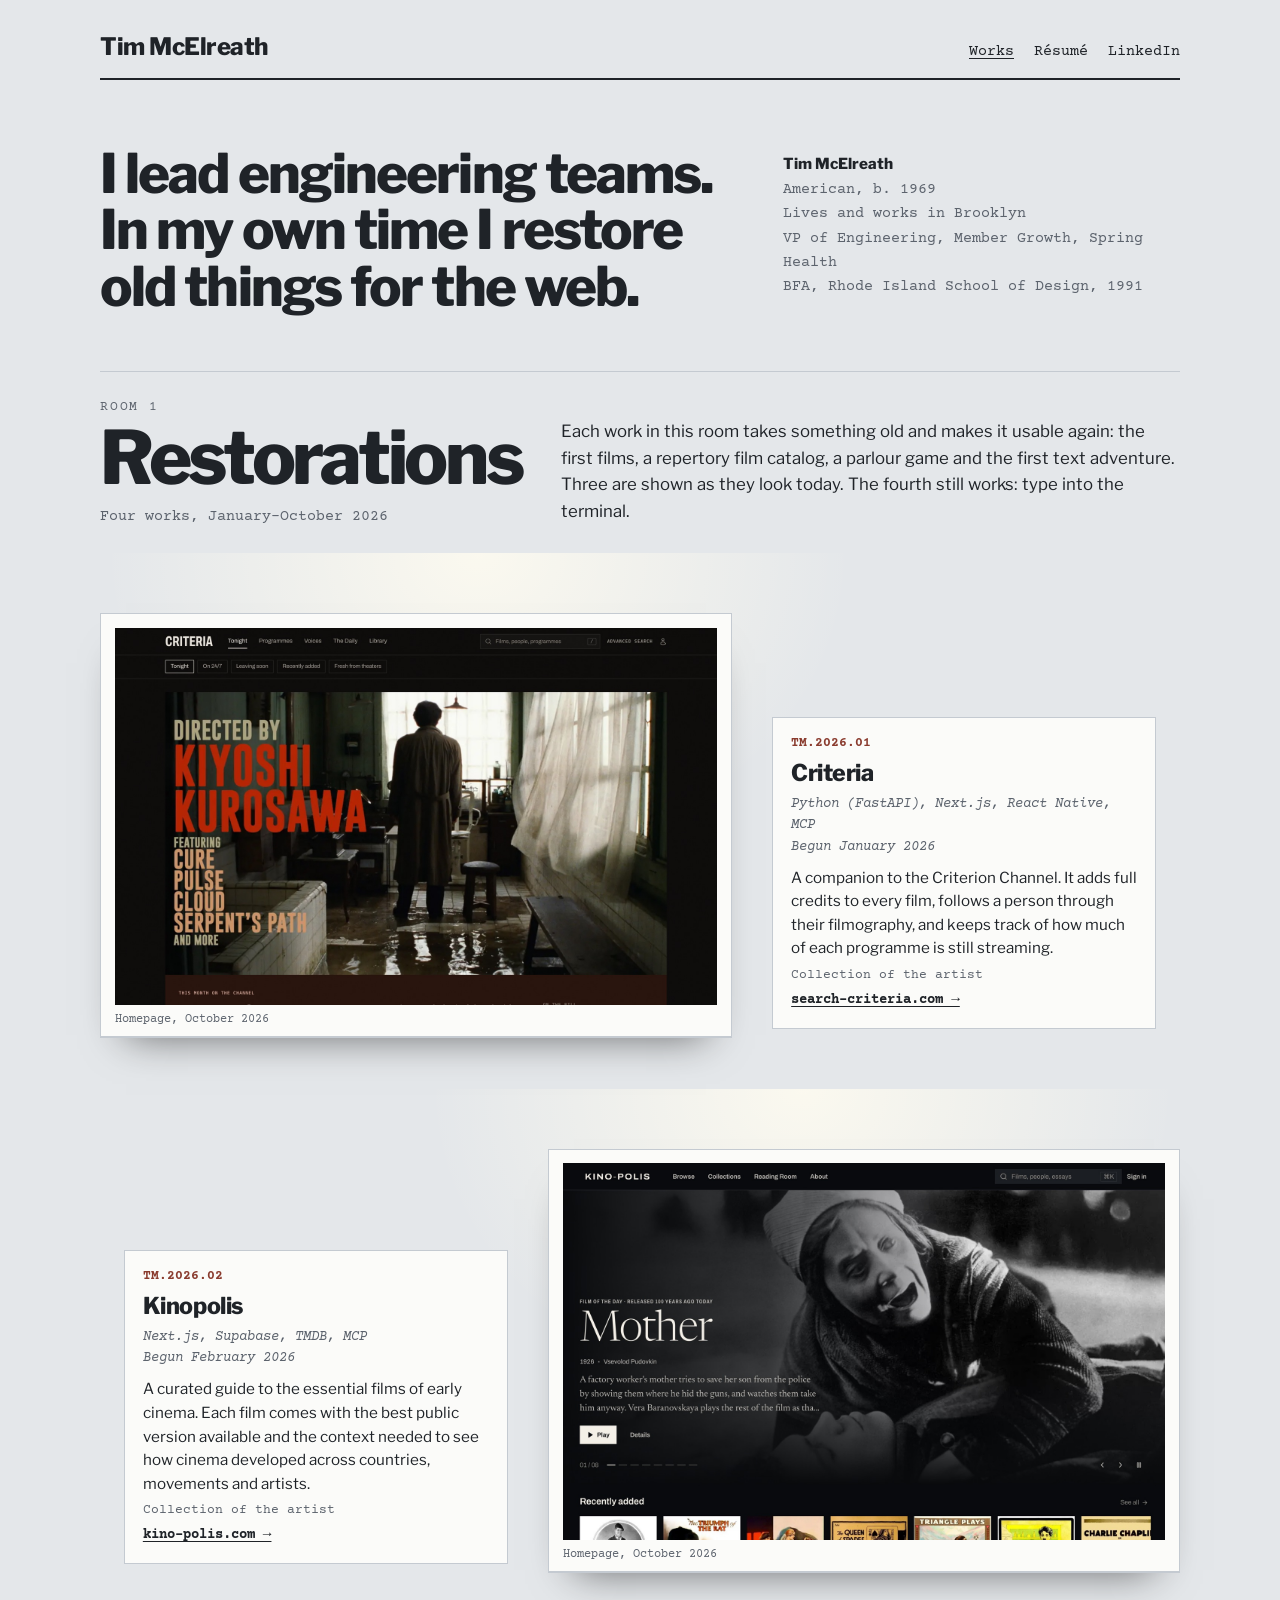
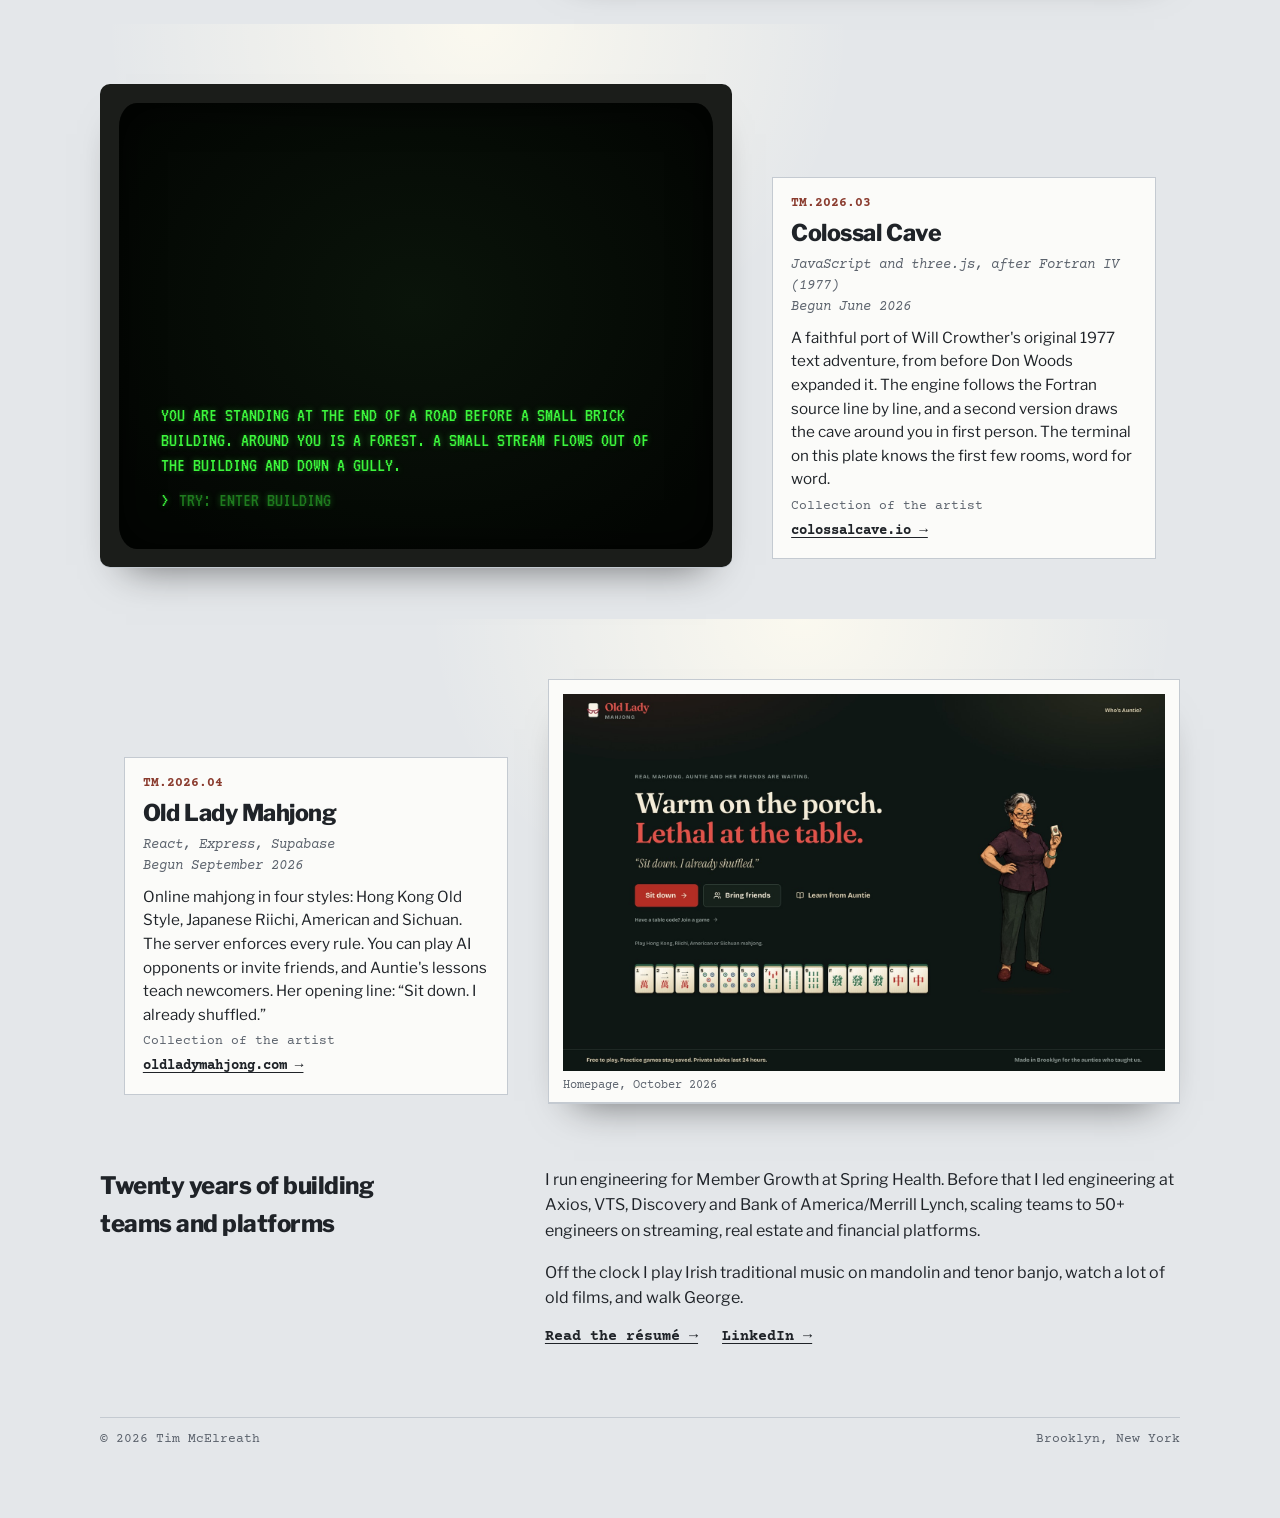
==== commit 60f7535c: "Show Criteria, Kinopolis and Old Lady Mahjong as live screenshots Replace three typeset plates with " ====
--- a/index.html
+++ b/index.html
@@ -41,52 +41,30 @@
       <span class="room-no">Room 1</span>
       <h2 id="room-title">Restorations</h2>
       <p class="room-dates">Four works, January–October 2026</p>
-      <p>Each work in this room takes something old and makes it usable again: the first films, a repertory film catalog, a parlour game and the first text adventure. Every plate works. Wait for the next title card, check what's still streaming, play a tile, or type into the terminal.</p>
+      <p>Each work in this room takes something old and makes it usable again: the first films, a repertory film catalog, a parlour game and the first text adventure. Three are shown as they look today. The fourth still works: type into the terminal.</p>
     </header>
 
     <div class="bays">
       <article class="bay">
-        <div class="plate plate-criteria">
-          <div class="bill">
-            <div class="bill-head"><span>Adventures in Moviegoing</span><span>June 2024</span></div>
-            <p class="bill-title">Paul Schrader</p>
-            <ol class="running">
-              <li><span>01</span><b>Journey to Italy</b><i>1954</i></li>
-              <li><span>02</span><b>Ordet</b><i>1955</i></li>
-              <li class="gone"><span>03</span><b>Last Year at Marienbad</b><i>1961</i></li>
-              <li><span>04</span><b>An Autumn Afternoon</b><i>1962</i></li>
-              <li><span>05</span><b>Red Desert</b><i>1964</i></li>
-              <li><span>06</span><b>Masculin féminin</b><i>1966</i></li>
-              <li><span>07</span><b>Claire’s Knee</b><i>1970</i></li>
-              <li><span>08</span><b>In the Mood for Love</b><i>2000</i></li>
-            </ol>
-            <div class="survival" role="img" aria-label="7 of 8 films still streaming">
-              <span class="meter"><i style="width:87.5%"></i></span>
-              <span>7 of 8 still streaming</span>
-            </div>
-          </div>
-        </div>
+        <figure class="plate plate-shot">
+          <a href="https://search-criteria.com"><img src="/images/criteria.jpg" width="1600" height="1000" loading="lazy" alt="The Criteria homepage: a Kiyoshi Kurosawa programme leads Tonight, under navigation for Programmes, Voices, The Daily and Library."></a>
+          <figcaption>Homepage, October 2026</figcaption>
+        </figure>
         <div class="label">
           <span class="acc">TM.2026.01</span>
           <h3>Criteria</h3>
           <p class="medium">Python (FastAPI), Next.js, React Native, MCP<br>Begun January 2026</p>
-          <p>A companion to the Criterion Channel. It adds full credits to every film, follows a person through their filmography, and keeps track of how much of each programme is still streaming. Films that have left are struck through, as on this plate.</p>
+          <p>A companion to the Criterion Channel. It adds full credits to every film, follows a person through their filmography, and keeps track of how much of each programme is still streaming.</p>
           <p class="credit">Collection of the artist</p>
           <a class="visit" href="https://search-criteria.com">search-criteria.com →</a>
         </div>
       </article>
 
       <article class="bay bay-flip">
-        <div class="plate plate-kino">
-          <span class="frame" aria-hidden="true"></span>
-          <div class="cards" aria-live="off">
-            <div class="card is-on"><small>Kinopolis</small><em>The essential films of early cinema.</em></div>
-            <div class="card"><small>Reel 2</small><em>Lumière. Méliès. Griffith. Murnau. Dreyer. Vertov. Keaton.</em></div>
-            <div class="card"><small>Reel 3</small><em>The best public version of each film, and the history around it.</em></div>
-            <div class="card"><small>The End</small><em>Free to watch, and free to study.</em></div>
-          </div>
-          <span class="leader" aria-hidden="true"></span>
-        </div>
+        <figure class="plate plate-shot">
+          <a href="https://www.kino-polis.com"><img src="/images/kinopolis.jpg" width="1600" height="1000" loading="lazy" alt="The Kinopolis homepage: Vsevolod Pudovkin's Mother (1926) as film of the day, released 100 years ago today."></a>
+          <figcaption>Homepage, October 2026</figcaption>
+        </figure>
         <div class="label">
           <span class="acc">TM.2026.02</span>
           <h3>Kinopolis</h3>
@@ -120,18 +98,15 @@
       </article>
 
       <article class="bay bay-flip">
-        <div class="plate plate-mahjong">
-          <div class="felt">
-            <div class="pond" id="mj-pond" aria-label="Discards"></div>
-            <p class="auntie" id="mj-auntie" aria-live="polite">Auntie is watching. Pick a tile to throw.</p>
-            <div class="hand" id="mj-hand" role="group" aria-label="Your hand"></div>
-          </div>
-        </div>
+        <figure class="plate plate-shot">
+          <a href="https://www.oldladymahjong.com"><img src="/images/mahjong.jpg" width="1600" height="1000" loading="lazy" alt="The Old Lady Mahjong homepage: “Warm on the porch. Lethal at the table.” beside an illustration of Auntie holding a tile."></a>
+          <figcaption>Homepage, October 2026</figcaption>
+        </figure>
         <div class="label">
           <span class="acc">TM.2026.04</span>
           <h3>Old Lady Mahjong</h3>
           <p class="medium">React, Express, Supabase<br>Begun September 2026</p>
-          <p>Online mahjong in four styles: Hong Kong Old Style, Japanese Riichi, American and Sichuan. The server enforces every rule. You can play AI opponents or invite friends, and Auntie's lessons teach newcomers. She has opinions about your discards.</p>
+          <p>Online mahjong in four styles: Hong Kong Old Style, Japanese Riichi, American and Sichuan. The server enforces every rule. You can play AI opponents or invite friends, and Auntie's lessons teach newcomers. Her opening line: &ldquo;Sit down. I already shuffled.&rdquo;</p>
           <p class="credit">Collection of the artist</p>
           <a class="visit" href="https://www.oldladymahjong.com">oldladymahjong.com →</a>
         </div>
@@ -155,23 +130,6 @@
 </div>
 <script>
 (() => {
-  const reduce = matchMedia('(prefers-reduced-motion: reduce)').matches;
-
-  // Kinopolis: change title cards like reels, with a leader dial that sweeps between them
-  const cards = [...document.querySelectorAll('.plate-kino .card')];
-  const leader = document.querySelector('.plate-kino .leader');
-  if (cards.length && !reduce) {
-    let i = 0, t0 = performance.now();
-    const HOLD = 4200;
-    const tick = (now) => {
-      const p = (now - t0) / HOLD;
-      if (p >= 1) { cards[i].classList.remove('is-on'); i = (i + 1) % cards.length; cards[i].classList.add('is-on'); t0 = now; }
-      leader.style.setProperty('--sweep', Math.min(p, 1) * 360 + 'deg');
-      requestAnimationFrame(tick);
-    };
-    requestAnimationFrame(tick);
-  }
-
   // Colossal Cave: the first rooms of Crowther's 1977 cave, in his words
   const ROOMS = {
     road: { text: 'YOU ARE STANDING AT THE END OF A ROAD BEFORE A SMALL BRICK BUILDING. AROUND YOU IS A FOREST. A SMALL STREAM FLOWS OUT OF THE BUILDING AND DOWN A GULLY.',
@@ -226,55 +184,6 @@
     say("I DON'T KNOW THAT WORD.");
   });
 
-  // Old Lady Mahjong: throw a tile, hear about it
-  const HAND = [
-    { k: 'ch1', html: '<span class="num">一<small>萬</small></span>', cls: 'ink', name: 'one of characters' },
-    { k: 'ch9', html: '<span class="num">九<small>萬</small></span>', cls: 'ink', name: 'nine of characters' },
-    { k: 'e1', html: '東', cls: 'ink', name: 'east wind' },
-    { k: 'e2', html: '東', cls: 'ink', name: 'east wind' },
-    { k: 'red', html: '中', cls: 'red', name: 'red dragon' },
-    { k: 'grn', html: '發', cls: 'green', name: 'green dragon' },
-    { k: 'wht', html: '', cls: 'white', name: 'white dragon' }
-  ];
-  const SAYS = {
-    ch1: 'A terminal tile. Fine. Nobody wants it.',
-    ch9: 'Good. Ends of the suit go first.',
-    e1: 'You had a pair of East and you broke it?',
-    e2: 'Now the other East? Auntie is lying down.',
-    red: 'Throwing a dragon this early. Bold.',
-    grn: 'Someone at this table wanted that. You will see.',
-    wht: 'The white dragon. People forget it is a tile at all.'
-  };
-  const handEl = document.getElementById('mj-hand');
-  const pond = document.getElementById('mj-pond');
-  const auntie = document.getElementById('mj-auntie');
-  const deal = () => {
-    handEl.innerHTML = ''; pond.innerHTML = '';
-    for (const t of HAND) {
-      const b = document.createElement('button');
-      b.type = 'button'; b.className = 'tile ' + t.cls; b.innerHTML = t.html;
-      b.setAttribute('aria-label', 'Throw the ' + t.name);
-      b.addEventListener('click', () => {
-        const d = document.createElement('span');
-        d.className = 'tile ' + t.cls; d.innerHTML = t.html; d.setAttribute('aria-hidden', 'true');
-        d.style.setProperty('--r', (Math.random() * 10 - 5).toFixed(1) + 'deg');
-        pond.appendChild(d);
-        b.remove();
-        auntie.textContent = handEl.children.length
-          ? SAYS[t.k]
-          : 'Nothing left in your hand. Come and play a real game.';
-        if (!handEl.children.length) {
-          const again = document.createElement('button');
-          again.type = 'button'; again.className = 'tile ink'; again.textContent = '洗';
-          again.setAttribute('aria-label', 'Shuffle and deal again');
-          again.addEventListener('click', () => { deal(); auntie.textContent = 'Again. Watch your Easts this time.'; });
-          handEl.appendChild(again);
-        }
-      });
-      handEl.appendChild(b);
-    }
-  };
-  deal();
 })();
 </script>
 </body>
--- a/styles.css
+++ b/styles.css
@@ -115,34 +115,12 @@
 
 .plate { position: relative; overflow: hidden; max-width: 100%; box-shadow: 0 1px 0 var(--rule), 0 24px 40px -26px rgba(0, 0, 0, 0.6); }
 
-/* Criteria: a printed running order in Criteria's own house style */
-.plate-criteria { background: #0b0a09; color: #ece7de; width: min(100%, 30rem); justify-self: center; aspect-ratio: 4 / 5; }
-.bill { height: 100%; display: grid; grid-template-rows: auto auto 1fr auto; gap: 10px; padding: clamp(18px, 6%, 32px); }
-.bill-head { display: flex; justify-content: space-between; gap: 8px; font: 400 0.68rem var(--mono); letter-spacing: 0.14em; text-transform: uppercase; color: #8a847a; border-bottom: 1px solid #2c2a27; padding-bottom: 8px; }
-.bill-title { margin: 4px 0 0; font: 700 clamp(2rem, 6vw, 3rem)/0.9 "Archivo", var(--sans); font-stretch: 62%; text-transform: uppercase; letter-spacing: -0.01em; }
-.running { list-style: none; margin: 0; padding: 0; display: grid; align-content: center; gap: 0.35em; }
-.running li { display: grid; grid-template-columns: 2em minmax(0, 1fr) auto; gap: 0.6em; align-items: baseline; }
-.running span, .running i { font: 400 0.72rem var(--mono); color: #8a847a; font-style: normal; font-variant-numeric: tabular-nums; }
-.running b { font: 400 clamp(0.95rem, 2.2vw, 1.15rem)/1.25 "Source Serif 4", Georgia, serif; }
-.running .gone b { text-decoration: line-through; text-decoration-thickness: 1px; color: #8a847a; }
-.survival { display: flex; align-items: center; gap: 10px; font: 400 0.68rem var(--mono); letter-spacing: 0.1em; text-transform: uppercase; color: #aaa49a; border-top: 1px solid #2c2a27; padding-top: 10px; }
-.meter { flex: 0 0 72px; height: 4px; background: #2c2a27; }
-.meter i { display: block; height: 100%; background: #ece7de; }
-
-/* Kinopolis: Academy-ratio intertitles that change like reels */
-.plate-kino { background: #0c0b0a; color: #efe9dc; aspect-ratio: 1.375; display: grid; place-items: center; font-family: "IM Fell English", Georgia, serif; }
-.plate-kino .frame { position: absolute; inset: 7%; border: 1px solid #8b8070; outline: 1px solid #5a5248; outline-offset: 5px; }
-.plate-kino .cards { display: grid; width: 100%; }
-.plate-kino .card { grid-area: 1 / 1; text-align: center; padding: 0 16%; display: grid; gap: 0.6em; opacity: 0; transition: opacity 0.9s ease; }
-.plate-kino .card.is-on { opacity: 1; }
-.plate-kino small { font-family: "IM Fell English SC", Georgia, serif; letter-spacing: 0.32em; text-transform: uppercase; font-size: clamp(0.72rem, 1.6vw, 0.9rem); color: #b8ab94; }
-.plate-kino em { font-size: clamp(1.15rem, 3vw, 1.85rem); line-height: 1.25; }
-.plate-kino .leader { position: absolute; right: 10%; bottom: 10%; width: 14px; height: 14px; border: 1px solid #8b8070; border-radius: 50%; }
-.plate-kino .leader::after { content: ""; position: absolute; inset: 2px; border-radius: 50%; background: conic-gradient(#8b8070 var(--sweep, 0deg), transparent 0); }
-@media (prefers-reduced-motion: no-preference) {
-  .plate-kino .cards { animation: weave 0.24s steps(2) infinite; }
-}
-@keyframes weave { 50% { transform: translate(0.4px, -0.6px); } }
+/* Screenshots, mounted like prints: a card mat with a caption beneath */
+.plate-shot { margin: 0; background: var(--card); padding: clamp(10px, 2.2%, 18px); padding-bottom: 0; border: 1px solid var(--rule); }
+.plate-shot a { display: block; }
+.plate-shot img { display: block; width: 100%; height: auto; aspect-ratio: 16 / 10; object-fit: cover; object-position: top; transition: filter 0.25s ease; }
+.plate-shot a:hover img { filter: brightness(1.06); }
+.plate-shot figcaption { font: 400 0.75rem var(--mono); color: var(--muted); padding-block: 8px 10px; }
 
 /* Colossal Cave: a working terminal behind a CRT bezel */
 .plate-cave { background: #1b1d1a; padding: clamp(12px, 3%, 22px); border-radius: 10px; }
@@ -165,31 +143,6 @@
 .prompt input::placeholder { color: #1e7a1e; }
 .prompt:focus-within { box-shadow: inset 0 -1px 0 #1e7a1e; }
 
-/* Old Lady Mahjong: a playable corner of the table */
-.plate-mahjong { background: #6e1c18; aspect-ratio: 1; width: min(100%, 34rem); justify-self: center; padding: 6%; }
-.plate-mahjong .felt {
-  height: 100%; display: grid; grid-template-rows: 1fr auto auto; gap: 12px; padding: 6%;
-  background: radial-gradient(ellipse at 50% 40%, #2b6b4b, #174431 75%);
-  box-shadow: inset 0 0 0 2px #4a1210, inset 0 0 40px rgba(0, 0, 0, 0.35);
-}
-.pond { display: flex; flex-wrap: wrap; align-content: center; justify-content: center; gap: 4px; }
-.pond .tile { width: clamp(22px, 5vw, 32px); font-size: clamp(0.8rem, 2.2vw, 1.1rem); cursor: default; transform: rotate(var(--r, 0deg)); }
-.auntie { margin: 0; min-height: 2.6em; text-align: center; font: italic 400 clamp(0.85rem, 2vw, 1rem)/1.3 "IM Fell English", Georgia, serif; color: #f1e6c8; }
-.hand { display: flex; justify-content: center; gap: clamp(3px, 0.9vw, 6px); }
-.tile {
-  appearance: none; border: 0; padding: 0; cursor: pointer;
-  width: clamp(30px, 7vw, 46px); aspect-ratio: 3 / 4; border-radius: 4px;
-  background: linear-gradient(#fbf7ec, #ece4cf); box-shadow: 0 3px 0 #c9b98f, 0 6px 10px rgba(0, 0, 0, 0.35);
-  display: grid; place-items: center;
-  font: 700 clamp(1rem, 3vw, 1.6rem)/1 "Noto Serif TC", "Songti SC", "PMingLiU", serif;
-  transition: transform 0.15s ease;
-}
-.hand .tile:hover, .hand .tile:focus-visible { transform: translateY(-6px); }
-.tile.red { color: #b3221b; } .tile.green { color: #1f6b3a; } .tile.blue { color: #1d3c78; } .tile.ink { color: #1f2328; }
-.tile.white::before { content: ""; width: 58%; height: 66%; border: 2px solid #1d3c78; border-radius: 2px; }
-.tile .num { display: grid; line-height: 0.95; font-size: 0.8em; }
-.tile .num small { font-size: 0.75em; color: #b3221b; }
-@media (prefers-reduced-motion: reduce) { .hand .tile:hover, .hand .tile:focus-visible { transform: none; } .plate-kino .card { transition: none; } }
 
 /* About strip */
 .about { margin-top: 64px; display: grid; grid-template-columns: minmax(0, 1fr) minmax(0, 1.6fr); gap: 24px 48px; }
